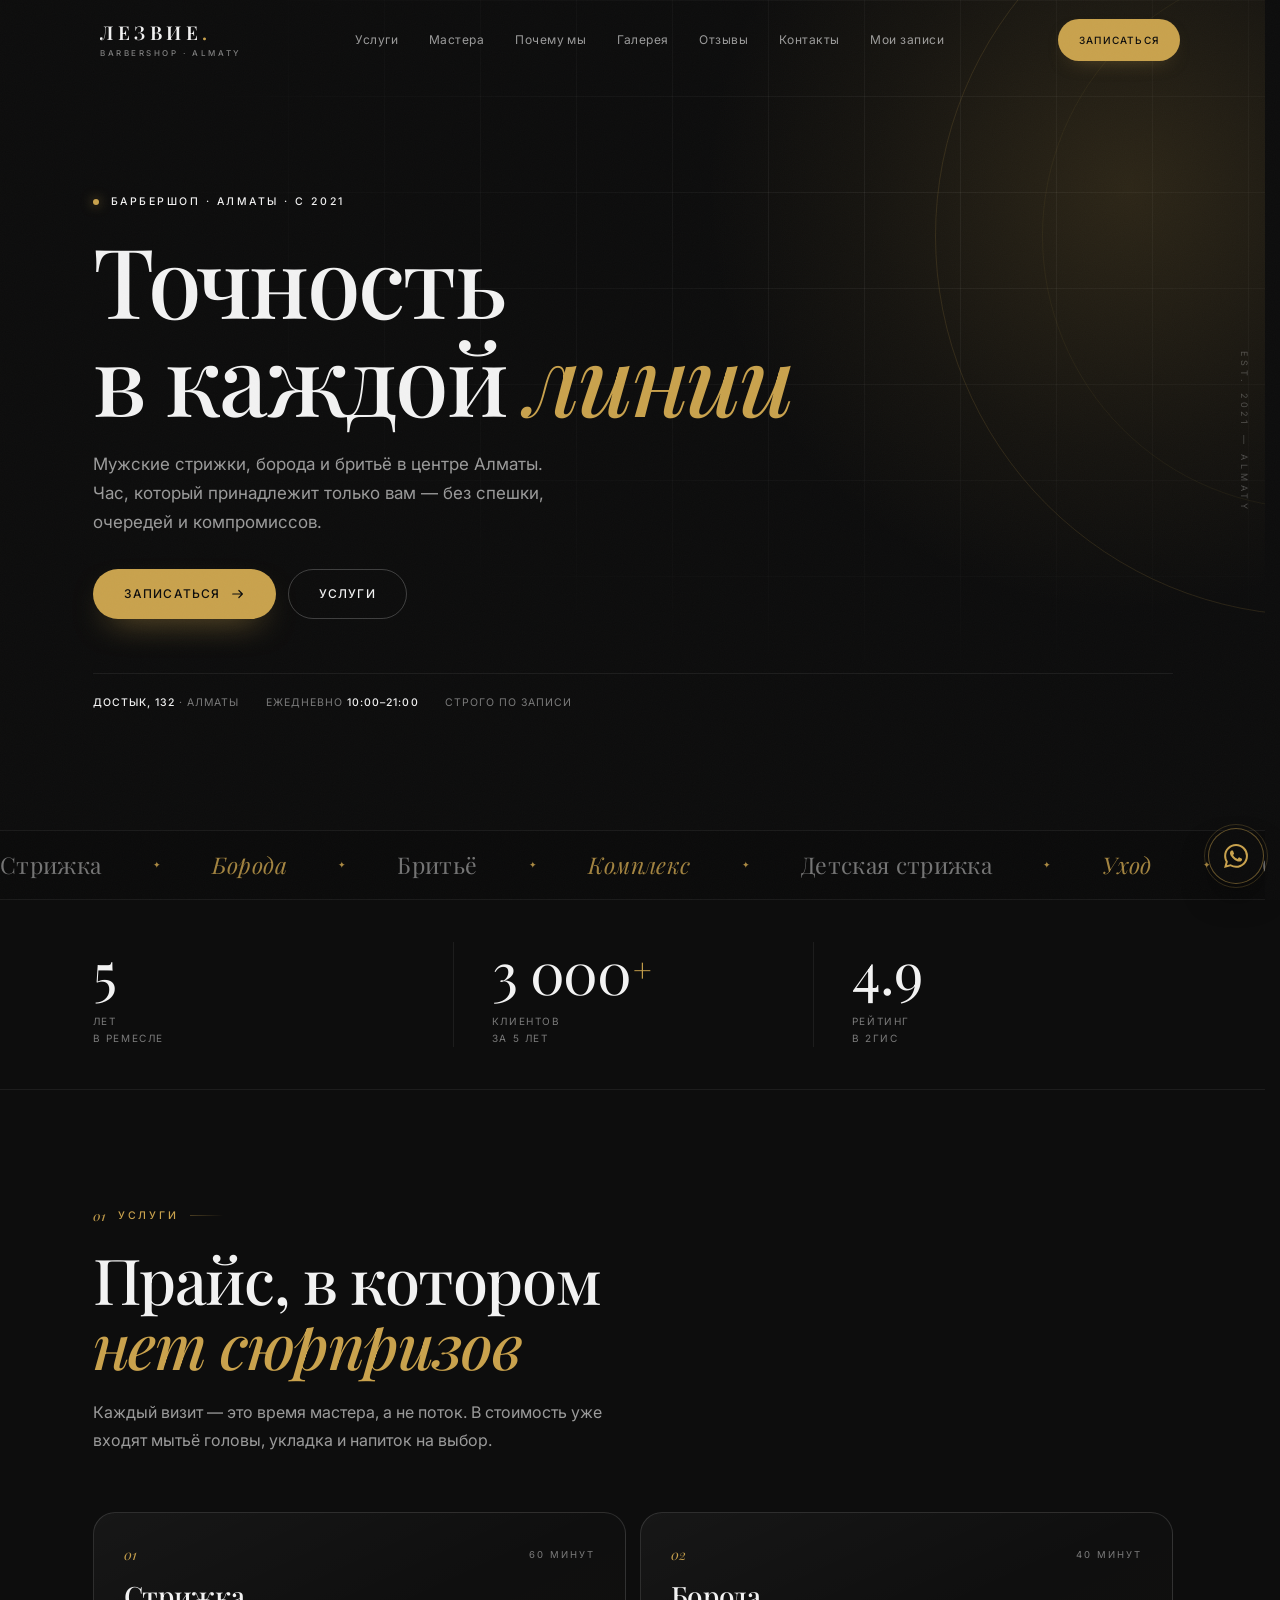
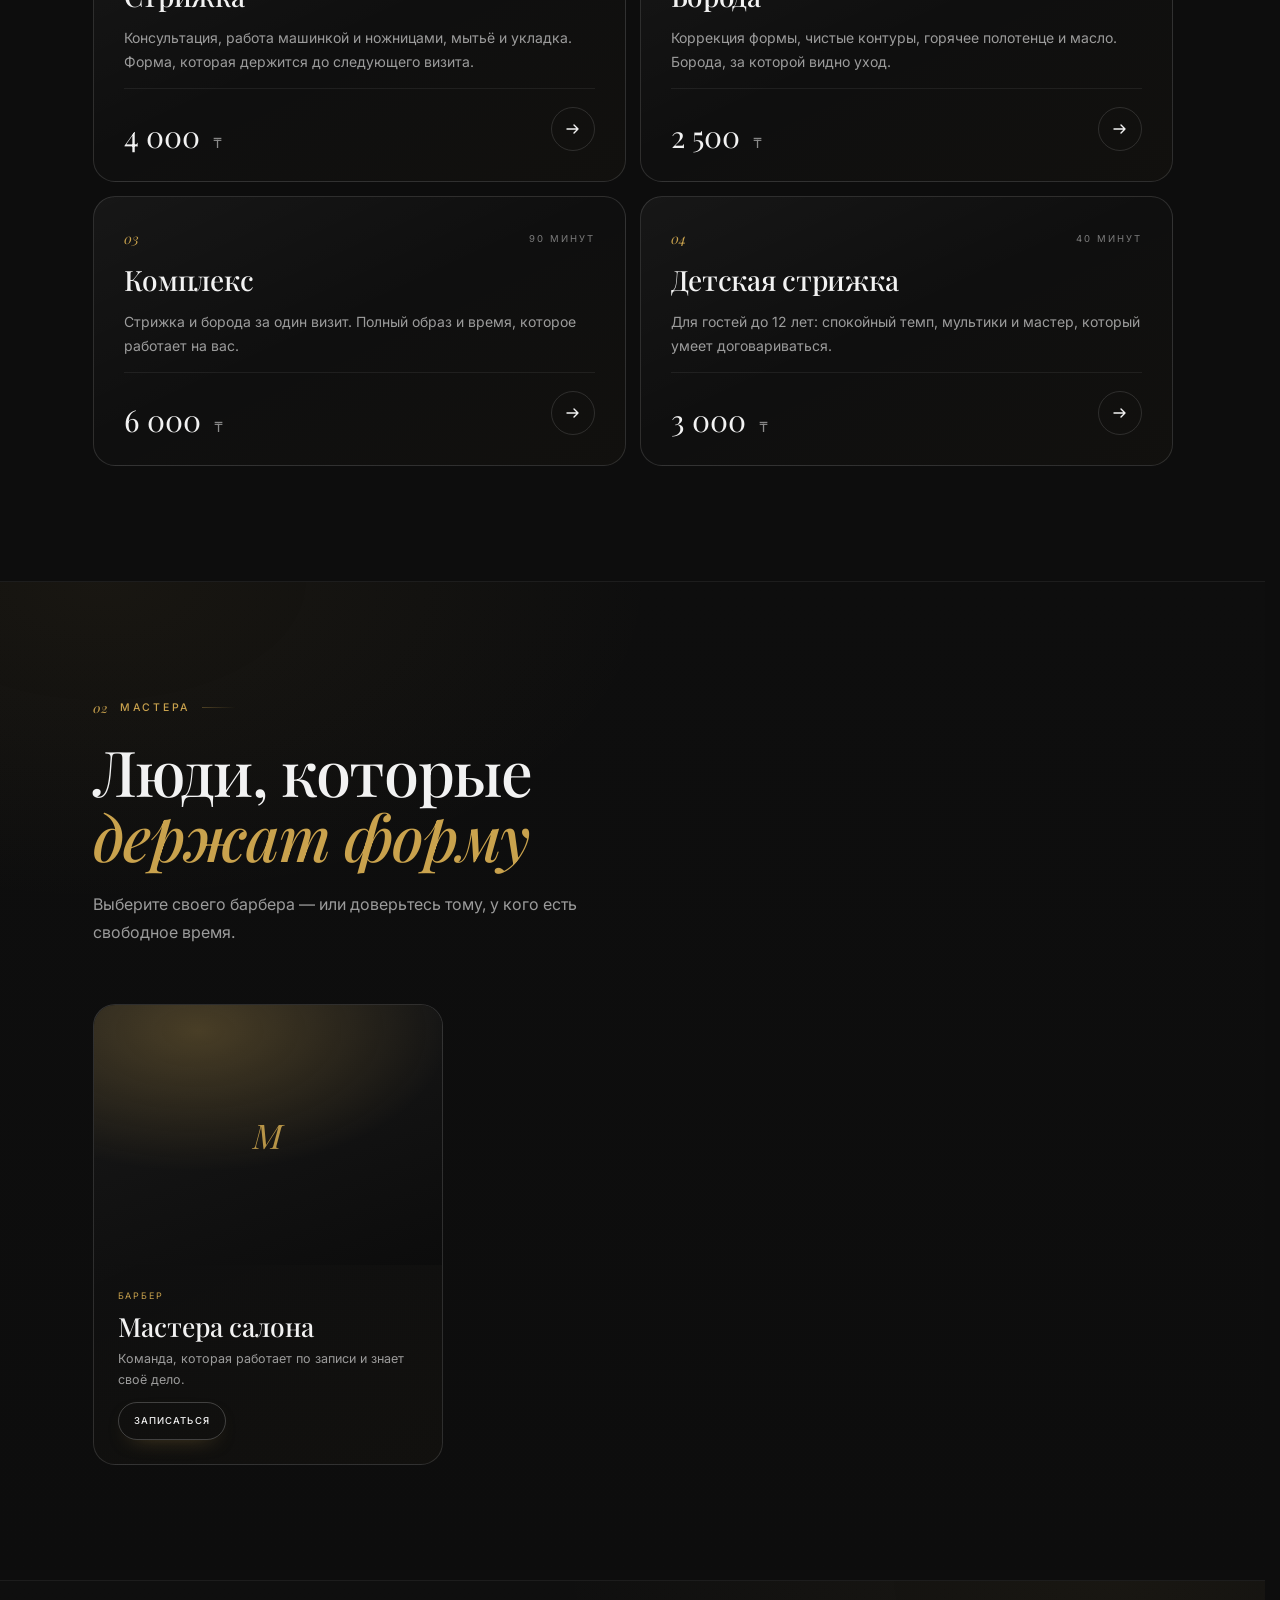
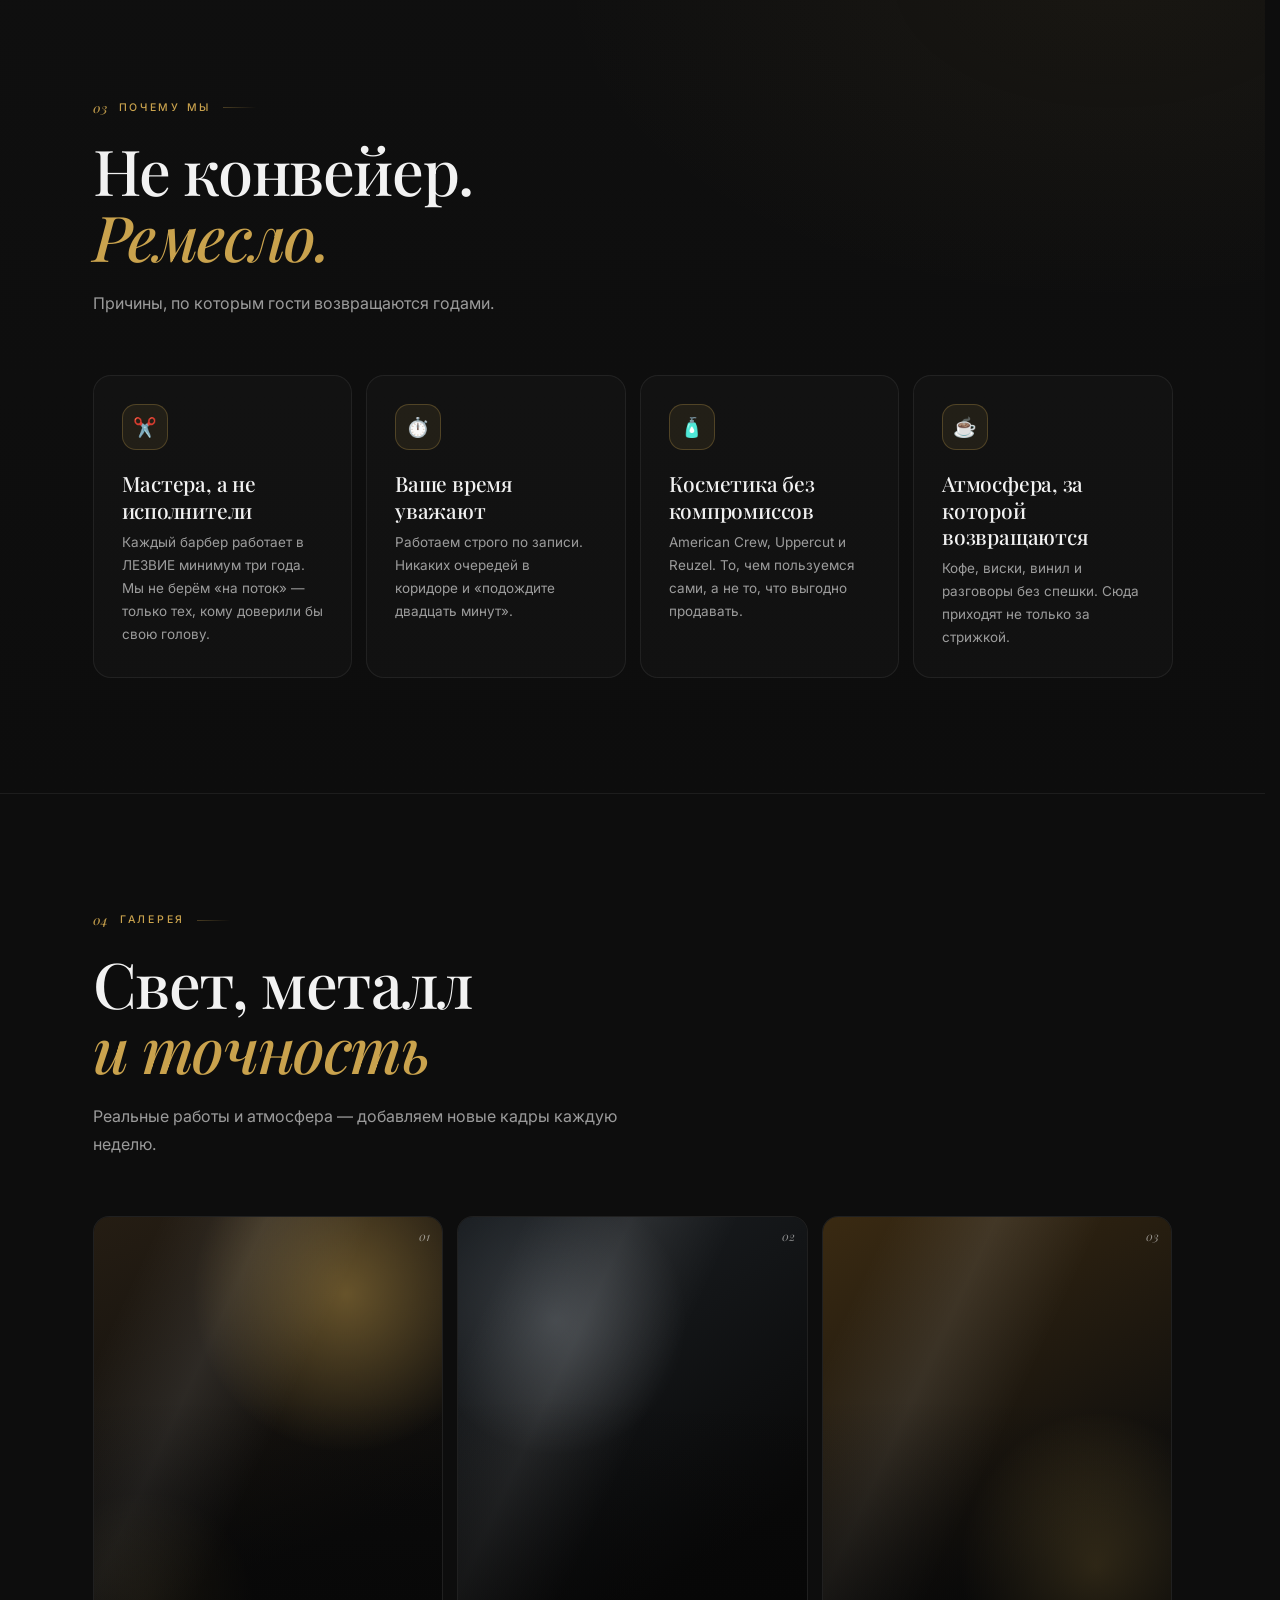
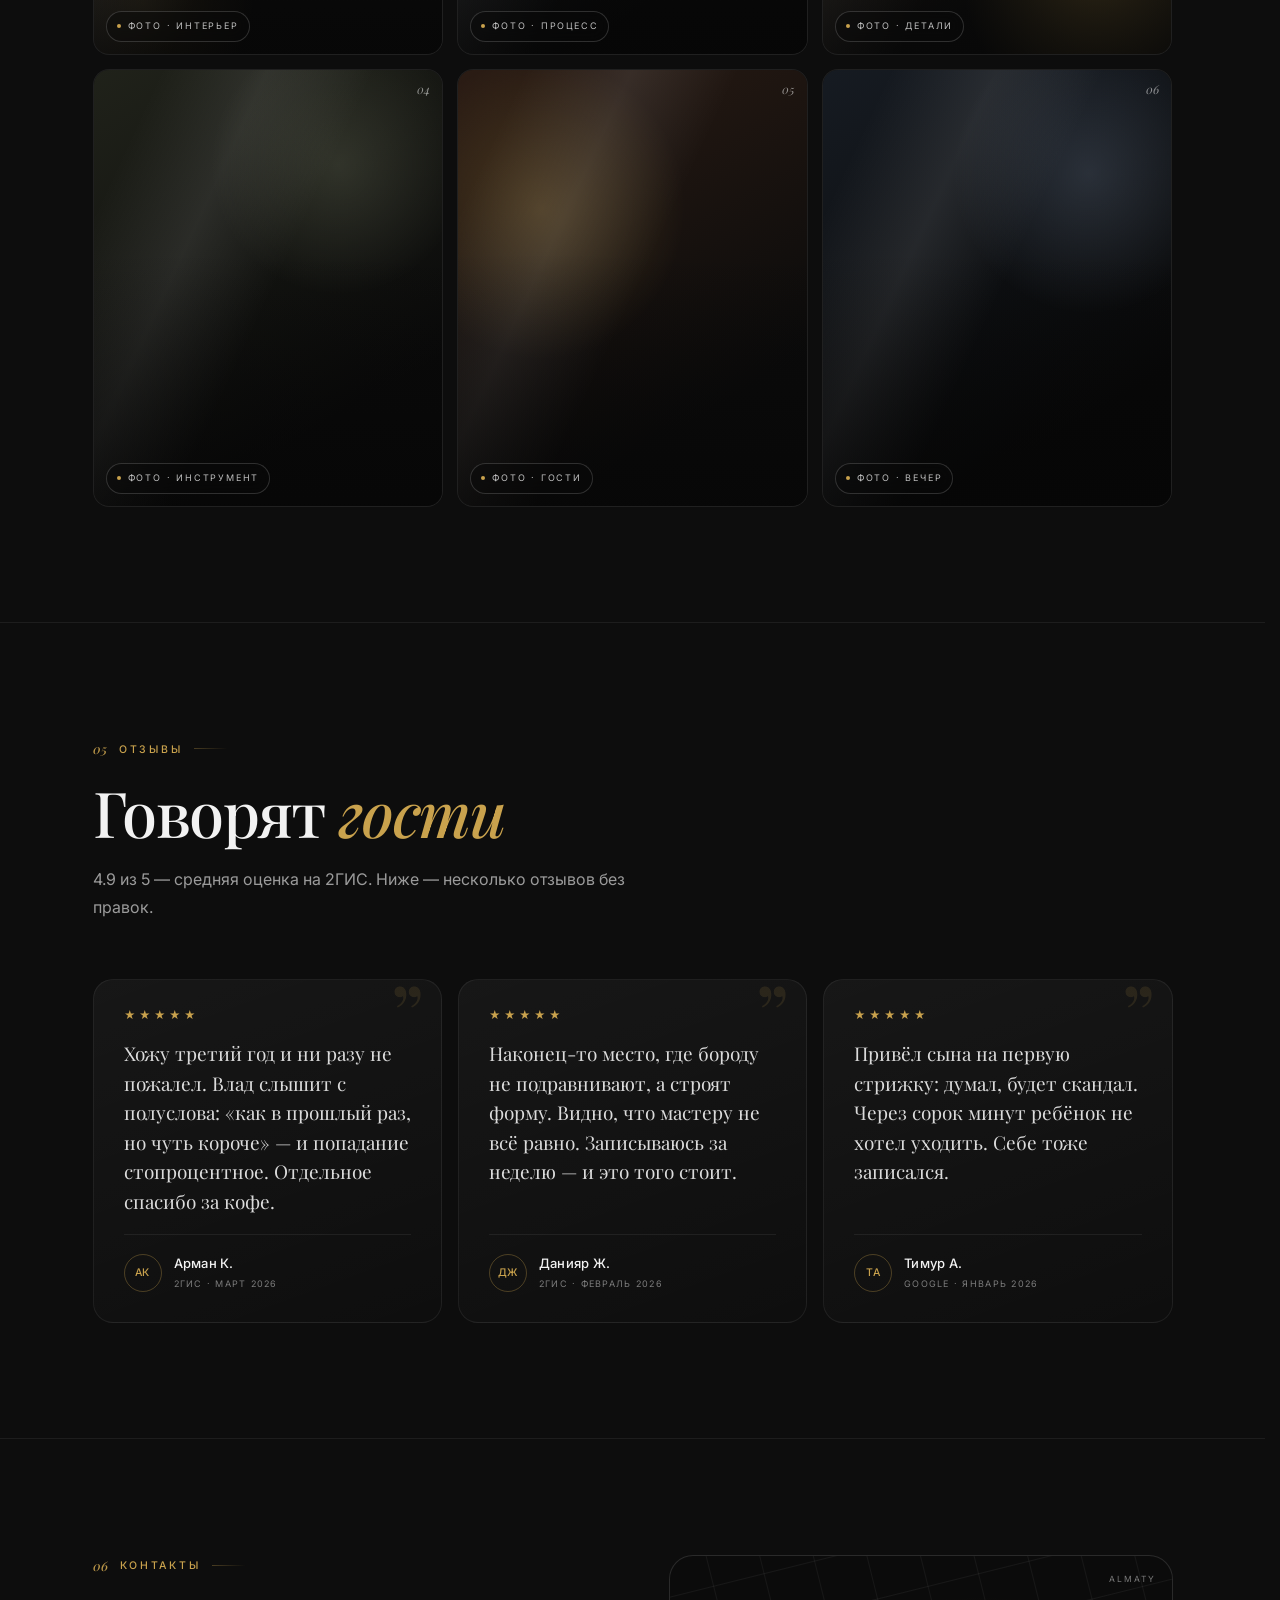
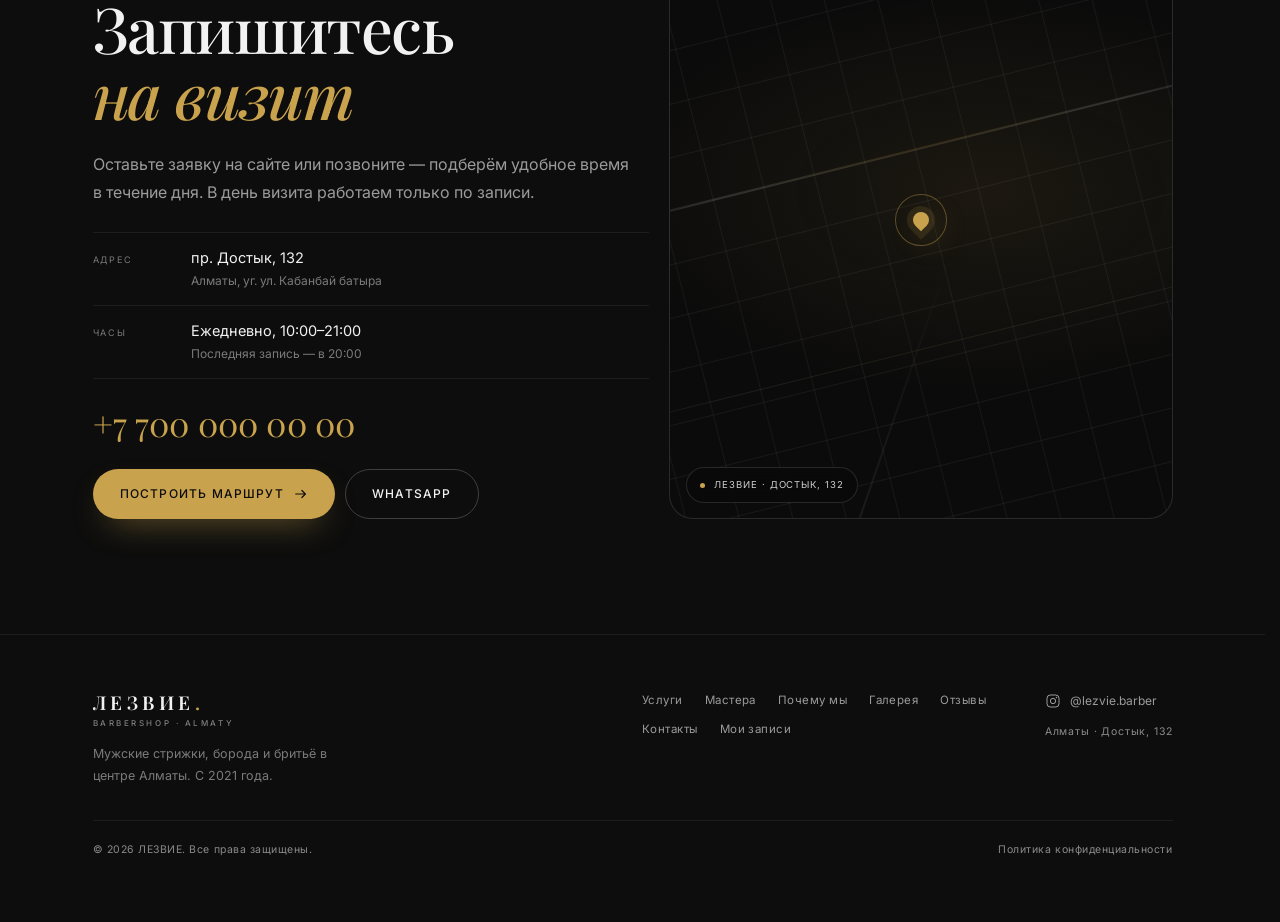
==== site/index.html @ bf2925df "Барбершоп — шаблон сайта и Telegram-бота" ====
<!DOCTYPE html>
<!--
  ЛЕЗВИЕ — барбершоп, Алматы.
  Демо-данные для замены: название «ЛЕЗВИЕ», город «Алматы»,
  адрес «пр. Достык, 132», телефон «+7 700 000 00 00»,
  WhatsApp «77000000000», ссылка 2ГИС и Instagram «@lezvie.barber».
  Название и город меняются поиском по тексту — они продублированы
  в title, meta, шапке, футере, форме записи и микроразметке.
-->
<html lang="ru">
<head>
  <meta charset="UTF-8">
  <meta name="viewport" content="width=device-width, initial-scale=1, viewport-fit=cover">
  <meta name="color-scheme" content="dark">
  <meta name="theme-color" content="#0d0d0d">

  <title>ЛЕЗВИЕ — барбершоп в Алматы | Стрижка, борода, бритьё</title>
  <meta name="description" content="Барбершоп ЛЕЗВИЕ в центре Алматы: мужские стрижки от 4 000 ₸, борода от 2 500 ₸, комплекс 6 000 ₸. Ежедневно 10:00–21:00, строго по записи. Достык, 132.">
  <link rel="canonical" href="https://lezvie.kz/">

  <meta property="og:type" content="website">
  <meta property="og:locale" content="ru_RU">
  <meta property="og:site_name" content="ЛЕЗВИЕ — барбершоп">
  <meta property="og:title" content="ЛЕЗВИЕ — барбершоп в Алматы">
  <meta property="og:description" content="Мужские стрижки, борода и бритьё в центре Алматы. Час, который принадлежит только вам. Ежедневно 10:00–21:00.">
  <meta property="og:url" content="https://lezvie.kz/">
  <meta name="twitter:card" content="summary">
  <meta name="twitter:title" content="ЛЕЗВИЕ — барбершоп в Алматы">
  <meta name="twitter:description" content="Мужские стрижки, борода и бритьё в центре Алматы. Строго по записи.">

  <link rel="icon" href="data:image/svg+xml,%3Csvg xmlns='http://www.w3.org/2000/svg' viewBox='0 0 32 32'%3E%3Crect width='32' height='32' rx='7' fill='%230d0d0d'/%3E%3Cpath d='M9 23 23 9' stroke='%23c9a24d' stroke-width='2.4' stroke-linecap='round'/%3E%3Ccircle cx='9.5' cy='22.5' r='2.2' fill='%23c9a24d'/%3E%3C/svg%3E">

  <link rel="preconnect" href="https://fonts.googleapis.com">
  <link rel="preconnect" href="https://fonts.gstatic.com" crossorigin>
  <link href="https://fonts.googleapis.com/css2?family=Inter:wght@300;400;500;600&family=Playfair+Display:ital,wght@0,400;0,500;0,600;1,400;1,500&display=swap" rel="stylesheet">

  <script type="application/ld+json" id="salonSchema">
  {
    "@context": "https://schema.org",
    "@type": "HairSalon",
    "name": "ЛЕЗВИЕ",
    "description": "Барбершоп в центре Алматы: мужские стрижки, борода, бритьё.",
    "url": "https://lezvie.kz/",
    "telephone": "+7 700 000 00 00",
    "priceRange": "2500–6000 KZT",
    "address": {
      "@type": "PostalAddress",
      "streetAddress": "пр. Достык, 132",
      "addressLocality": "Алматы",
      "addressCountry": "KZ"
    },
    "openingHours": "Mo-Su 10:00-21:00",
    "sameAs": ["https://instagram.com/lezvie.barber"]
  }
  </script>

  <link rel="stylesheet" href="theme.css">
</head>

<body>
  <div class="grain" aria-hidden="true"></div>
  <a class="skip" href="#main">Перейти к содержимому</a>

  <!-- Шапка -->
  <header class="header" id="header">
    <div class="container header__inner">
      <a class="logo" href="#top" aria-label="ЛЕЗВИЕ — в начало страницы">
        <span class="logo__word">ЛЕЗВИЕ<span class="logo__dot">.</span></span>
        <span class="logo__sub">barbershop · Almaty</span>
      </a>

      <nav class="nav" aria-label="Основная навигация">
        <a href="#services">Услуги</a>
        <a href="#masters">Мастера</a>
        <a href="#why">Почему мы</a>
        <a href="#gallery">Галерея</a>
        <a href="#reviews">Отзывы</a>
        <a href="#contacts">Контакты</a>
        <a href="#" id="myBookingsBtn">Мои записи</a>
      </nav>

      <div class="header__actions">
        <a class="btn btn--gold btn--sm" href="#contacts" data-booking>Записаться</a>
        <button class="burger" id="burger" type="button" aria-label="Открыть меню" aria-expanded="false" aria-controls="mobileMenu">
          <span></span>
          <span></span>
        </button>
      </div>
    </div>
  </header>

  <!-- Мобильное меню -->
  <div class="mobile-menu" id="mobileMenu" hidden>
    <nav class="mobile-menu__links" aria-label="Мобильная навигация">
      <a href="#services">Услуги <span aria-hidden="true">01</span></a>
      <a href="#masters">Мастера <span aria-hidden="true">02</span></a>
      <a href="#why">Почему мы <span aria-hidden="true">03</span></a>
      <a href="#gallery">Галерея <span aria-hidden="true">04</span></a>
      <a href="#reviews">Отзывы <span aria-hidden="true">05</span></a>
      <a href="#contacts">Контакты <span aria-hidden="true">06</span></a>
      <a href="#" id="myBookingsBtnMobile">Мои записи <span aria-hidden="true">07</span></a>
    </nav>
    <div class="mobile-menu__foot">
      <a class="btn btn--gold" href="#contacts" data-booking>Записаться на визит</a>
      <div class="mobile-menu__meta">
        <span id="menuAddress"><b>Достык, 132</b> · Алматы</span>
        <span id="menuHours">10:00–21:00</span>
      </div>
    </div>
  </div>

  <main id="main">
    <!-- 1. Hero -->
    <section class="hero" id="top">
      <div class="hero__glow" aria-hidden="true"></div>
      <div class="hero__ring" aria-hidden="true"></div>
      <span class="hero__side" aria-hidden="true">EST. 2021 — ALMATY</span>

      <div class="container hero__inner">
        <p class="eyebrow eyebrow--hero" id="heroEyebrow">Барбершоп · Алматы · с 2021</p>
        <h1 class="hero__title">Точность <br>в каждой <em>линии</em></h1>
        <p class="hero__lead">Мужские стрижки, борода и бритьё в центре Алматы. Час, который принадлежит только вам — без спешки, очередей и компромиссов.</p>

        <div class="hero__actions">
          <a class="btn btn--gold" href="#contacts" data-booking>
            Записаться
            <svg class="btn__arrow" viewBox="0 0 16 16" fill="none" aria-hidden="true"><path d="M2 8h11M9 4l4 4-4 4" stroke="currentColor" stroke-width="1.4" stroke-linecap="round" stroke-linejoin="round"/></svg>
          </a>
          <a class="btn btn--ghost" href="#services">Услуги</a>
        </div>

        <div class="hero__meta">
          <span id="heroAddress"><b>Достык, 132</b> · Алматы</span>
          <span id="heroHours">Ежедневно <b>10:00–21:00</b></span>
          <span>Строго по записи</span>
        </div>
      </div>

      <div class="marquee" aria-hidden="true">
        <div class="marquee__track">
          <div class="marquee__group" id="marqueeGroupA">
            <span class="marquee__item">Стрижка</span><span class="marquee__star">✦</span>
            <span class="marquee__item"><em>Борода</em></span><span class="marquee__star">✦</span>
            <span class="marquee__item">Бритьё</span><span class="marquee__star">✦</span>
            <span class="marquee__item"><em>Комплекс</em></span><span class="marquee__star">✦</span>
            <span class="marquee__item">Детская стрижка</span><span class="marquee__star">✦</span>
            <span class="marquee__item"><em>Уход</em></span><span class="marquee__star">✦</span>
          </div>
          <div class="marquee__group" id="marqueeGroupB" aria-hidden="true">
            <span class="marquee__item">Стрижка</span><span class="marquee__star">✦</span>
            <span class="marquee__item"><em>Борода</em></span><span class="marquee__star">✦</span>
            <span class="marquee__item">Бритьё</span><span class="marquee__star">✦</span>
            <span class="marquee__item"><em>Комплекс</em></span><span class="marquee__star">✦</span>
            <span class="marquee__item">Детская стрижка</span><span class="marquee__star">✦</span>
            <span class="marquee__item"><em>Уход</em></span><span class="marquee__star">✦</span>
          </div>
        </div>
      </div>
    </section>

    <!-- 2. Цифры -->
    <section class="stats" id="statsSection" aria-label="Барбершоп в цифрах">
      <div class="container stats__grid" id="statsGrid">
        <div class="stat reveal">
          <div class="stat__num"><span id="statYears" data-count="5">5</span><span class="stat__plus" id="statYearsPlus" hidden>+</span></div>
          <div class="stat__label" id="statYearsLabel">лет<br>в ремесле</div>
        </div>
        <div class="stat reveal" style="--d:.08s">
          <div class="stat__num"><span id="statClients" data-count="3000">3 000</span><span class="stat__plus" id="statClientsPlus">+</span></div>
          <div class="stat__label" id="statClientsLabel">клиентов<br>за 5 лет</div>
        </div>
        <div class="stat reveal" style="--d:.16s">
          <div class="stat__num"><span id="statRating" data-count="4.9" data-decimals="1">4.9</span></div>
          <div class="stat__label" id="statRatingLabel">рейтинг<br>в 2ГИС</div>
        </div>
      </div>
    </section>

    <!-- 3. Услуги -->
    <section class="section" id="services">
      <div class="container">
        <div class="section-head reveal">
          <p class="eyebrow"><span class="eyebrow__num" aria-hidden="true">01</span> Услуги</p>
          <h2>Прайс, в котором <br><em>нет сюрпризов</em></h2>
          <p class="note">Каждый визит — это время мастера, а не поток. В стоимость уже входят мытьё головы, укладка и напиток на выбор.</p>
        </div>

        <div class="services__grid" id="servicesGrid">
          <article class="service reveal" style="--d:.04s">
            <a class="service__link" href="#contacts" data-booking data-service="Стрижка" aria-label="Записаться на стрижку — 4 000 ₸">
              <div class="service__top">
                <span class="service__num">01</span>
                <span>60 минут</span>
              </div>
              <h3>Стрижка</h3>
              <p>Консультация, работа машинкой и ножницами, мытьё и укладка. Форма, которая держится до следующего визита.</p>
              <div class="service__bottom">
                <span class="service__price">4 000 <small>₸</small></span>
                <span class="service__arrow" aria-hidden="true">
                  <svg viewBox="0 0 16 16" fill="none"><path d="M2 8h11M9 4l4 4-4 4" stroke="currentColor" stroke-width="1.4" stroke-linecap="round" stroke-linejoin="round"/></svg>
                </span>
              </div>
            </a>
          </article>

          <article class="service reveal" style="--d:.1s">
            <a class="service__link" href="#contacts" data-booking data-service="Борода" aria-label="Записаться на оформление бороды — 2 500 ₸">
              <div class="service__top">
                <span class="service__num">02</span>
                <span>40 минут</span>
              </div>
              <h3>Борода</h3>
              <p>Коррекция формы, чистые контуры, горячее полотенце и масло. Борода, за которой видно уход.</p>
              <div class="service__bottom">
                <span class="service__price">2 500 <small>₸</small></span>
                <span class="service__arrow" aria-hidden="true">
                  <svg viewBox="0 0 16 16" fill="none"><path d="M2 8h11M9 4l4 4-4 4" stroke="currentColor" stroke-width="1.4" stroke-linecap="round" stroke-linejoin="round"/></svg>
                </span>
              </div>
            </a>
          </article>

          <article class="service reveal" style="--d:.16s">
            <a class="service__link" href="#contacts" data-booking data-service="Комплекс" aria-label="Записаться на комплекс — 6 000 ₸">
              <div class="service__top">
                <span class="service__num">03</span>
                <span>90 минут</span>
              </div>
              <h3>Комплекс</h3>
              <p>Стрижка и борода за один визит. Полный образ и время, которое работает на вас.</p>
              <div class="service__bottom">
                <span class="service__price">6 000 <small>₸</small></span>
                <span class="service__arrow" aria-hidden="true">
                  <svg viewBox="0 0 16 16" fill="none"><path d="M2 8h11M9 4l4 4-4 4" stroke="currentColor" stroke-width="1.4" stroke-linecap="round" stroke-linejoin="round"/></svg>
                </span>
              </div>
            </a>
          </article>

          <article class="service reveal" style="--d:.22s">
            <a class="service__link" href="#contacts" data-booking data-service="Детская стрижка" aria-label="Записаться на детскую стрижку — 3 000 ₸">
              <div class="service__top">
                <span class="service__num">04</span>
                <span>40 минут</span>
              </div>
              <h3>Детская стрижка</h3>
              <p>Для гостей до 12 лет: спокойный темп, мультики и мастер, который умеет договариваться.</p>
              <div class="service__bottom">
                <span class="service__price">3 000 <small>₸</small></span>
                <span class="service__arrow" aria-hidden="true">
                  <svg viewBox="0 0 16 16" fill="none"><path d="M2 8h11M9 4l4 4-4 4" stroke="currentColor" stroke-width="1.4" stroke-linecap="round" stroke-linejoin="round"/></svg>
                </span>
              </div>
            </a>
          </article>
        </div>
      </div>
    </section>

    <!-- 3. Мастера -->
    <section class="section section--masters" id="masters">
      <div class="container">
        <div class="section-head reveal">
          <p class="eyebrow"><span class="eyebrow__num" aria-hidden="true">02</span> Мастера</p>
          <h2>Люди, которые <br><em>держат форму</em></h2>
          <p class="note">Выберите своего барбера — или доверьтесь тому, у кого есть свободное время.</p>
        </div>

        <div class="masters__grid" id="mastersGrid">
          <article class="master reveal">
            <div class="master__media" aria-hidden="true"><span>М</span></div>
            <div class="master__body">
              <span class="master__role">Барбер</span>
              <h3>Мастера салона</h3>
              <p>Команда, которая работает по записи и знает своё дело.</p>
              <a class="btn btn--ghost btn--sm" href="#contacts" data-booking>Записаться</a>
            </div>
          </article>
        </div>
      </div>
    </section>

    <!-- 4. Почему мы -->
    <section class="section section--why" id="why">
      <div class="container">
        <div class="section-head reveal">
          <p class="eyebrow"><span class="eyebrow__num" aria-hidden="true">03</span> Почему мы</p>
          <h2>Не конвейер. <br><em>Ремесло.</em></h2>
          <p class="note">Причины, по которым гости возвращаются годами.</p>
        </div>

        <div class="why__grid" id="whyGrid">
          <article class="why__item reveal" style="--d:.04s">
            <div class="why__icon" aria-hidden="true">✂️</div>
            <h3>Мастера, а не исполнители</h3>
            <p>Каждый барбер работает в ЛЕЗВИЕ минимум три года. Мы не берём «на поток» — только тех, кому доверили бы свою голову.</p>
          </article>

          <article class="why__item reveal" style="--d:.1s">
            <div class="why__icon" aria-hidden="true">⏱️</div>
            <h3>Ваше время уважают</h3>
            <p>Работаем строго по записи. Никаких очередей в коридоре и «подождите двадцать минут».</p>
          </article>

          <article class="why__item reveal" style="--d:.16s">
            <div class="why__icon" aria-hidden="true">🧴</div>
            <h3>Косметика без компромиссов</h3>
            <p>American Crew, Uppercut и Reuzel. То, чем пользуемся сами, а не то, что выгодно продавать.</p>
          </article>

          <article class="why__item reveal" style="--d:.22s">
            <div class="why__icon" aria-hidden="true">☕</div>
            <h3>Атмосфера, за которой возвращаются</h3>
            <p>Кофе, виски, винил и разговоры без спешки. Сюда приходят не только за стрижкой.</p>
          </article>
        </div>
      </div>
    </section>

    <!-- 5. Галерея -->
    <section class="section" id="gallery">
      <div class="container">
        <div class="section-head reveal">
          <p class="eyebrow"><span class="eyebrow__num" aria-hidden="true">04</span> Галерея</p>
          <h2>Свет, металл <br><em>и точность</em></h2>
          <p class="note">Реальные работы и атмосфера — добавляем новые кадры каждую неделю.</p>
        </div>

        <div class="gallery__grid">
          <figure class="shot shot--1 reveal" style="--d:.02s">
            <div class="shot__media" aria-hidden="true"></div>
            <span class="shot__num" aria-hidden="true">01</span>
            <figcaption class="shot__tag">фото · интерьер</figcaption>
          </figure>
          <figure class="shot shot--2 reveal" style="--d:.07s">
            <div class="shot__media" aria-hidden="true"></div>
            <span class="shot__num" aria-hidden="true">02</span>
            <figcaption class="shot__tag">фото · процесс</figcaption>
          </figure>
          <figure class="shot shot--3 reveal" style="--d:.12s">
            <div class="shot__media" aria-hidden="true"></div>
            <span class="shot__num" aria-hidden="true">03</span>
            <figcaption class="shot__tag">фото · детали</figcaption>
          </figure>
          <figure class="shot shot--4 reveal" style="--d:.17s">
            <div class="shot__media" aria-hidden="true"></div>
            <span class="shot__num" aria-hidden="true">04</span>
            <figcaption class="shot__tag">фото · инструмент</figcaption>
          </figure>
          <figure class="shot shot--5 reveal" style="--d:.22s">
            <div class="shot__media" aria-hidden="true"></div>
            <span class="shot__num" aria-hidden="true">05</span>
            <figcaption class="shot__tag">фото · гости</figcaption>
          </figure>
          <figure class="shot shot--6 reveal" style="--d:.27s">
            <div class="shot__media" aria-hidden="true"></div>
            <span class="shot__num" aria-hidden="true">06</span>
            <figcaption class="shot__tag">фото · вечер</figcaption>
          </figure>
        </div>
      </div>
    </section>

    <!-- 6. Отзывы -->
    <section class="section" id="reviews">
      <div class="container">
        <div class="section-head reveal">
          <p class="eyebrow"><span class="eyebrow__num" aria-hidden="true">05</span> Отзывы</p>
          <h2>Говорят <em>гости</em></h2>
          <p class="note">4.9 из 5 — средняя оценка на 2ГИС. Ниже — несколько отзывов без правок.</p>
        </div>

        <div class="reviews__grid">
          <article class="review reveal" style="--d:.04s">
            <div class="review__stars" aria-label="Оценка 5 из 5">★★★★★</div>
            <blockquote>Хожу третий год и ни разу не пожалел. Влад слышит с полуслова: «как в прошлый раз, но чуть короче» — и попадание стопроцентное. Отдельное спасибо за кофе.</blockquote>
            <footer>
              <span class="review__avatar" aria-hidden="true">АК</span>
              <div class="review__who">
                <strong>Арман К.</strong>
                <span>2ГИС · март 2026</span>
              </div>
            </footer>
          </article>

          <article class="review reveal" style="--d:.1s">
            <div class="review__stars" aria-label="Оценка 5 из 5">★★★★★</div>
            <blockquote>Наконец-то место, где бороду не подравнивают, а строят форму. Видно, что мастеру не всё равно. Записываюсь за неделю — и это того стоит.</blockquote>
            <footer>
              <span class="review__avatar" aria-hidden="true">ДЖ</span>
              <div class="review__who">
                <strong>Данияр Ж.</strong>
                <span>2ГИС · февраль 2026</span>
              </div>
            </footer>
          </article>

          <article class="review reveal" style="--d:.16s">
            <div class="review__stars" aria-label="Оценка 5 из 5">★★★★★</div>
            <blockquote>Привёл сына на первую стрижку: думал, будет скандал. Через сорок минут ребёнок не хотел уходить. Себе тоже записался.</blockquote>
            <footer>
              <span class="review__avatar" aria-hidden="true">ТА</span>
              <div class="review__who">
                <strong>Тимур А.</strong>
                <span>Google · январь 2026</span>
              </div>
            </footer>
          </article>
        </div>
      </div>
    </section>

    <!-- 7. Контакты -->
    <section class="section" id="contacts">
      <div class="container contacts__grid">
        <div class="contacts__info reveal">
          <p class="eyebrow"><span class="eyebrow__num" aria-hidden="true">06</span> Контакты</p>
          <h2>Запишитесь <br><em>на визит</em></h2>
          <p class="note">Оставьте заявку на сайте или позвоните — подберём удобное время в течение дня. В день визита работаем только по записи.</p>

          <ul class="contact-list">
            <li>
              <span class="contact-list__label">Адрес</span>
              <span class="contact-list__value" id="contactAddress">пр. Достык, 132 <small>Алматы, уг. ул. Кабанбай батыра</small></span>
            </li>
            <li>
              <span class="contact-list__label">Часы</span>
              <span class="contact-list__value" id="contactHours">Ежедневно, 10:00–21:00 <small>Последняя запись — в 20:00</small></span>
            </li>
          </ul>

          <a class="contacts__phone" id="contactPhone" href="tel:+77000000000">+7 700 000 00 00</a>

          <div class="contacts__actions">
            <a class="btn btn--gold" id="routeBtn" href="https://2gis.kz/almaty/search/%D0%94%D0%BE%D1%81%D1%82%D1%8B%D0%BA%20132" target="_blank" rel="noopener">
              Построить маршрут
              <svg class="btn__arrow" viewBox="0 0 16 16" fill="none" aria-hidden="true"><path d="M2 8h11M9 4l4 4-4 4" stroke="currentColor" stroke-width="1.4" stroke-linecap="round" stroke-linejoin="round"/></svg>
            </a>
            <a class="btn btn--ghost" id="waContact" href="https://wa.me/77000000000" target="_blank" rel="noopener">WhatsApp</a>
          </div>
        </div>

        <div class="map reveal" style="--d:.1s" role="img" id="mapCard" aria-label="Стилизованная карта: барбершоп ЛЕЗВИЕ, проспект Достык, 132, Алматы">
          <div class="map__road map__road--a" aria-hidden="true"></div>
          <div class="map__road map__road--b" aria-hidden="true"></div>
          <div class="map__road map__road--c" aria-hidden="true"></div>
          <div class="map__pin" aria-hidden="true"></div>
          <span class="map__hint" id="mapCity" aria-hidden="true">Almaty</span>
          <span class="map__badge" id="mapBadge" aria-hidden="true"><i></i> ЛЕЗВИЕ · Достык, 132</span>
        </div>
      </div>
    </section>
  </main>

  <!-- 8. Футер -->
  <footer class="footer">
    <div class="container">
      <div class="footer__top">
        <div class="footer__brand">
          <a class="logo" href="#top" aria-label="ЛЕЗВИЕ — в начало страницы">
            <span class="logo__word">ЛЕЗВИЕ<span class="logo__dot">.</span></span>
            <span class="logo__sub">barbershop · Almaty</span>
          </a>
          <p id="footerBrandText">Мужские стрижки, борода и бритьё в центре Алматы. С 2021 года.</p>
        </div>

        <nav class="footer__nav" aria-label="Навигация в подвале">
          <a href="#services">Услуги</a>
          <a href="#masters">Мастера</a>
          <a href="#why">Почему мы</a>
          <a href="#gallery">Галерея</a>
          <a href="#reviews">Отзывы</a>
          <a href="#contacts">Контакты</a>
          <a href="#" id="myBookingsBtnFooter">Мои записи</a>
        </nav>

        <div class="footer__social">
          <a class="footer__insta" id="instagramLink" href="https://instagram.com/lezvie.barber" target="_blank" rel="noopener">
            <svg viewBox="0 0 24 24" fill="none" aria-hidden="true">
              <rect x="3" y="3" width="18" height="18" rx="5" stroke="currentColor" stroke-width="1.5"/>
              <circle cx="12" cy="12" r="4" stroke="currentColor" stroke-width="1.5"/>
              <circle cx="17.2" cy="6.8" r="1.1" fill="currentColor"/>
            </svg>
            <span id="instagramLabel">@lezvie.barber</span>
          </a>
          <span class="footer__note" id="footerPlace">Алматы · Достык, 132</span>
        </div>
      </div>

      <div class="footer__bottom">
        <span>© <span id="year">2026</span> <span id="copyrightBrand">ЛЕЗВИЕ</span>. Все права защищены.</span>
        <span><a href="privacy.html">Политика конфиденциальности</a></span>
      </div>
    </div>
  </footer>

  <!-- Плавающая WhatsApp -->
  <a class="wa" id="waFloat" href="https://wa.me/77000000000" target="_blank" rel="noopener" aria-label="Написать в WhatsApp">
    <span class="wa__tip" aria-hidden="true">Написать в WhatsApp</span>
    <svg viewBox="0 0 24 24" aria-hidden="true">
      <path d="M17.472 14.382c-.297-.149-1.758-.867-2.03-.967-.273-.099-.471-.148-.67.15-.197.297-.767.966-.94 1.164-.173.199-.347.223-.644.075-.297-.15-1.255-.463-2.39-1.475-.883-.788-1.48-1.761-1.653-2.059-.173-.297-.018-.458.13-.606.134-.133.298-.347.446-.52.149-.174.198-.298.298-.497.099-.198.05-.371-.025-.52-.075-.149-.669-1.612-.916-2.207-.242-.579-.487-.5-.669-.51-.173-.008-.371-.01-.57-.01-.198 0-.52.074-.792.372-.272.297-1.04 1.016-1.04 2.479 0 1.462 1.065 2.875 1.213 3.074.149.198 2.096 3.2 5.077 4.487.709.306 1.262.489 1.694.625.712.227 1.36.195 1.871.118.571-.085 1.758-.719 2.006-1.413.248-.694.248-1.289.173-1.413-.074-.124-.272-.198-.57-.347m-5.421 7.403h-.004a9.87 9.87 0 01-5.031-1.378l-.361-.214-3.741.982.998-3.648-.235-.374a9.86 9.86 0 01-1.51-5.26c.001-5.45 4.436-9.884 9.888-9.884 2.64 0 5.122 1.03 6.988 2.898a9.825 9.825 0 012.893 6.994c-.003 5.45-4.437 9.884-9.885 9.884m8.413-18.297A11.815 11.815 0 0012.05 0C5.495 0 .16 5.335.157 11.892c0 2.096.547 4.142 1.588 5.945L.057 24l6.305-1.654a11.882 11.882 0 005.683 1.448h.005c6.554 0 11.89-5.335 11.893-11.893a11.821 11.821 0 00-3.48-8.413z"/>
    </svg>
  </a>

  <!-- Модальное окно записи -->
  <div class="modal" id="bookingModal" role="dialog" aria-modal="true" aria-labelledby="bookingTitle" hidden>
    <div class="modal__backdrop" data-close></div>
    <div class="modal__panel" role="document">
      <button class="modal__close" type="button" data-close aria-label="Закрыть окно записи">×</button>
      <div class="modal__intro" id="bookingIntro">
        <p class="eyebrow">Запись</p>
        <h2 class="modal__title" id="bookingTitle">Выберите <em>время</em></h2>
        <p class="modal__sub">Выберите услугу, дату и время — заявка сразу придёт мастеру.</p>
      </div>

      <form id="bookingForm" novalidate>
        <div class="field-row">
          <div class="field">
            <label for="name">Имя</label>
            <input id="name" name="name" type="text" placeholder="Ваше имя" autocomplete="name" maxlength="60" aria-describedby="nameError" required>
            <span class="field__error" id="nameError" role="alert" hidden></span>
          </div>
          <div class="field">
            <label for="phone">Телефон</label>
            <input id="phone" name="phone" type="tel" inputmode="tel" placeholder="+7 700 000 00 00" autocomplete="tel" maxlength="30" aria-describedby="phoneError" required>
            <span class="field__error" id="phoneError" role="alert" hidden></span>
          </div>
        </div>

        <div class="field">
          <label>Услуги <span class="opt">— можно несколько</span></label>
          <div class="service-picker" id="servicePicker" role="group" tabindex="-1" aria-label="Выберите одну или несколько услуг" aria-describedby="serviceHint serviceError"></div>
          <span class="field__hint" id="serviceHint"></span>
          <span class="field__error" id="serviceError" role="alert" hidden></span>
        </div>

        <div class="field">
          <label for="master">Мастер</label>
          <div class="select">
            <select id="master" name="master">
              <option value="">Любой свободный</option>
            </select>
          </div>
          <span class="field__hint" id="masterHint">Можно выбрать конкретного мастера или любого свободного.</span>
        </div>

        <div class="field-row">
          <div class="field">
            <label for="date">Дата</label>
            <div class="select">
              <select id="date" name="date" required>
                <option value="">Выберите дату</option>
              </select>
            </div>
          </div>
          <div class="field">
            <label for="time">Время</label>
            <div class="select">
              <select id="time" name="time" required>
                <option value="">Выберите</option>
              </select>
            </div>
          </div>
        </div>
        <span class="field__hint" id="timeHint" hidden></span>

        <div class="field">
          <label>Куда отправить заявку</label>
          <div class="channel" role="group" aria-label="Куда отправить заявку">
            <button class="channel__btn" type="button" data-channel="telegram" aria-pressed="true">Telegram</button>
            <button class="channel__btn" type="button" data-channel="whatsapp" aria-pressed="false">WhatsApp</button>
          </div>
          <input type="hidden" id="channel" name="channel" value="telegram">
          <span class="field__hint">Мастер ответит в выбранном мессенджере.</span>
        </div>

        <div class="field">
          <label for="comment">Комментарий <span class="opt">— необязательно</span></label>
          <textarea id="comment" name="comment" rows="2" maxlength="300" placeholder="Пожелания по стрижке"></textarea>
        </div>

        <div class="field hp" aria-hidden="true">
          <label for="company">Компания</label>
          <input id="company" name="company" type="text" tabindex="-1" autocomplete="off">
        </div>

        <p class="booking-error" id="bookingError" role="alert" hidden>
          <span id="bookingErrorText"></span>
          <a class="btn btn--ghost" id="fallbackWa" href="#" target="_blank" rel="noopener" hidden>Отправить в WhatsApp</a>
        </p>

        <label class="consent" for="consent">
          <input id="consent" name="consent" type="checkbox" aria-describedby="consentHint">
          <span>Я согласен(на) с <a href="privacy.html" target="_blank" rel="noopener">политикой обработки персональных данных</a></span>
        </label>
        <span class="field__hint consent__hint" id="consentHint">Отметьте согласие, чтобы отправить заявку.</span>

        <button class="btn btn--gold modal__submit" type="submit" disabled>Записаться</button>
        <p class="modal__note">Или позвоните: <a id="modalPhone" href="tel:+77000000000">+7 700 000 00 00</a></p>
      </form>

      <div class="booking-success" id="bookingSuccess" tabindex="-1" hidden>
        <div class="booking-success__icon" aria-hidden="true">✓</div>
        <h3 id="bookingSuccessTitle">Заявка принята</h3>
        <p id="successLead">Мастер свяжется с вами, чтобы подтвердить время.</p>
        <div class="booking-success__summary" id="successSummary"></div>
        <a class="btn btn--gold" id="successWhatsapp" href="#" target="_blank" rel="noopener" hidden>Открыть WhatsApp</a>
        <button class="btn btn--ghost" type="button" id="successMyBookings">Мои записи</button>
        <button class="btn btn--ghost" type="button" data-close>Готово</button>
      </div>
    </div>
  </div>

  <div class="site-alert" id="myBookingsAlert" role="status" hidden>
    <span>⚠️ Есть изменения в вашей записи</span>
    <button class="btn btn--gold btn--sm" type="button" id="myBookingsAlertOpen">Открыть</button>
    <button class="site-alert__close" type="button" data-alert-close aria-label="Скрыть уведомление">×</button>
  </div>

  <!-- Мои записи -->
  <div class="modal" id="myBookingsModal" role="dialog" aria-modal="true" aria-labelledby="myBookingsTitle" hidden>
    <div class="modal__backdrop" data-my-close></div>
    <div class="modal__panel modal__panel--wide" role="document">
      <button class="modal__close" type="button" data-my-close aria-label="Закрыть мои записи">×</button>
      <div class="modal__intro">
        <p class="eyebrow">Личный кабинет</p>
        <h2 class="modal__title" id="myBookingsTitle">Мои <em>записи</em></h2>
        <p class="modal__sub">Здесь видны ваши записи, сделанные в этом браузере: услуга, мастер, дата, время и стоимость.</p>
      </div>
      <div class="my-bookings" id="myBookingsList"></div>
      <p class="my-bookings__message" id="myBookingsMessage">Загружаем записи…</p>
      <p class="booking-error" id="myBookingsError" role="alert" hidden><span id="myBookingsErrorText"></span></p>
      <button class="btn btn--ghost modal__submit" type="button" data-my-close>Закрыть</button>
    </div>
  </div>


  <!-- Просмотр фото -->
  <div class="lightbox" id="galleryLightbox" role="dialog" aria-modal="true" aria-label="Просмотр фотографии" hidden>
    <div class="lightbox__backdrop" data-lightbox-close></div>
    <figure class="lightbox__panel" role="document">
      <button class="lightbox__close" type="button" data-lightbox-close aria-label="Закрыть просмотр">×</button>
      <button class="lightbox__nav lightbox__nav--prev" type="button" data-lightbox-prev aria-label="Предыдущее фото">‹</button>
      <div class="lightbox__media"><img id="lightboxImage" alt=""></div>
      <figcaption class="lightbox__caption">
        <span id="lightboxCaption"></span>
        <span class="lightbox__count" id="lightboxCount"></span>
      </figcaption>
      <button class="lightbox__nav lightbox__nav--next" type="button" data-lightbox-next aria-label="Следующее фото">›</button>
    </figure>
  </div>

  <noscript>
    <style>
      .reveal{opacity:1 !important;transform:none !important}
      .mobile-menu{display:none !important}
    </style>
  </noscript>

  <script src="app.js" defer></script>
</body>
</html>
---- site/theme.css ----
/* ============================================================
   ТЕМА САЛОНА — шаблон для нового барбершопа.
   Меняйте цвета и шрифты в этом блоке. Контент (услуги, мастера,
   галерея, отзывы, контакты) редактируется в админ-панели бота.
   После смены шрифта обновите ссылку на Google Fonts в index.html и privacy.html.
   ============================================================ */
:root{
  --font-body:'Inter',-apple-system,BlinkMacSystemFont,'Segoe UI',Roboto,sans-serif;
  --font-display:'Playfair Display',Georgia,serif;
  --gold-rgb:201,162,77;
  --gold:#c9a24d;
  --gold-light:#e2c584;
  --ink:#0d0d0d;
  --ink-deep:#090909;
  --ink-soft:#111111;
  --paper:#f2f2f2;
}
    :root{
      --muted:rgba(242,242,242,.62);
      --faint:rgba(242,242,242,.48);
      --line:rgba(242,242,242,.13);
      --line-soft:rgba(242,242,242,.07);
      --gold-line:rgba(var(--gold-rgb),.32);
      --pad:clamp(20px,5vw,40px);
      --section:clamp(68px,9vw,128px);
      --container:1160px;
      --ease:cubic-bezier(.22,.68,.24,1);
      --ease-out:cubic-bezier(.16,1,.3,1);
    }

    *,*::before,*::after{box-sizing:border-box}

    html{
      -webkit-text-size-adjust:100%;
      scroll-behavior:smooth;
      scrollbar-gutter:stable;
    }
    html.is-locked{overflow:hidden;overscroll-behavior:none}

    body{
      margin:0;
      background:var(--ink);
      color:var(--paper);
      font-family:var(--font-body);
      font-size:16px;
      font-weight:400;
      line-height:1.65;
      -webkit-font-smoothing:antialiased;
      -moz-osx-font-smoothing:grayscale;
      -webkit-tap-highlight-color:transparent;
      overflow-x:hidden;
    }

    [hidden]{display:none !important}
    img,svg{display:block;max-width:100%}
    a{color:inherit;text-decoration:none}
    button{font:inherit;color:inherit;background:none;border:0;cursor:pointer}
    h1,h2,h3,p{margin:0}
    ul{margin:0;padding:0;list-style:none}
    ::selection{background:var(--gold);color:#0d0d0d}
    :focus-visible{outline:2px solid var(--gold);outline-offset:3px;border-radius:6px}

    .container{
      width:100%;
      max-width:var(--container);
      margin-inline:auto;
      padding-inline:var(--pad);
    }

    /* Плёночное зерно поверх всего — фирменная деталь */
    .grain{
      position:fixed;
      inset:0;
      z-index:140;
      pointer-events:none;
      opacity:.038;
      background-image:url("data:image/svg+xml,%3Csvg xmlns='http://www.w3.org/2000/svg' width='180' height='180'%3E%3Cfilter id='n'%3E%3CfeTurbulence type='fractalNoise' baseFrequency='.9' numOctaves='3' stitchTiles='stitch'/%3E%3C/filter%3E%3Crect width='100%25' height='100%25' filter='url(%23n)' opacity='.6'/%3E%3C/svg%3E");
      background-size:180px 180px;
    }

    .skip{
      position:fixed;
      top:-100px;
      left:16px;
      z-index:200;
      padding:10px 18px;
      border-radius:999px;
      background:var(--gold);
      color:#0d0d0d;
      font-size:12px;
      font-weight:600;
      transition:top .25s var(--ease);
    }
    .skip:focus{top:14px}

    /* ============ Типографика ============ */
    h1,h2,h3,.serif{font-family:var(--font-display);font-weight:500}

    h2{
      font-size:clamp(2.05rem,5.8vw,3.95rem);
      line-height:1.04;
      letter-spacing:-.022em;
    }
    h2 em,h1 em{
      font-style:italic;
      color:var(--gold);
    }

    .eyebrow{
      display:flex;
      align-items:center;
      gap:12px;
      margin-bottom:20px;
      font-size:10.5px;
      font-weight:500;
      letter-spacing:.26em;
      text-transform:uppercase;
      color:var(--gold);
    }
    .eyebrow::after{
      content:"";
      width:34px;
      height:1px;
      background:linear-gradient(90deg,var(--gold-line),transparent);
    }
    .eyebrow__num{
      font-family:var(--font-display);
      font-style:italic;
      font-size:13px;
      letter-spacing:0;
      color:rgba(var(--gold-rgb),.92);
    }

    .note{
      color:var(--muted);
      font-size:clamp(14px,1.6vw,16px);
      line-height:1.75;
      max-width:54ch;
    }

    .section-head{max-width:800px;margin-bottom:clamp(34px,5vw,58px)}
    .section-head .note{margin-top:20px}

    /* ============ Кнопки ============ */
    .btn{
      display:inline-flex;
      align-items:center;
      justify-content:center;
      gap:10px;
      min-height:48px;
      padding:14px 26px;
      border-radius:999px;
      border:1px solid transparent;
      font-size:12px;
      font-weight:500;
      letter-spacing:.1em;
      text-transform:uppercase;
      white-space:nowrap;
      transition:transform .4s var(--ease),background .4s var(--ease),color .4s var(--ease),border-color .4s var(--ease),box-shadow .4s var(--ease);
    }
    .btn--gold{
      background:var(--gold);
      color:#0d0d0d;
      box-shadow:0 14px 34px -16px rgba(var(--gold-rgb),.7);
    }
    .btn--gold:hover{
      background:var(--gold-light);
      transform:translateY(-2px);
      box-shadow:0 20px 44px -18px rgba(var(--gold-rgb),.8);
    }
    .btn--ghost{
      border-color:rgba(242,242,242,.22);
      color:var(--paper);
    }
    .btn--ghost:hover{
      border-color:var(--gold);
      color:var(--gold);
      transform:translateY(-2px);
    }
    .btn--sm{
      min-height:42px;
      padding:11px 20px;
      font-size:10px;
      letter-spacing:.12em;
      box-shadow:0 8px 22px -14px rgba(var(--gold-rgb),.6);
    }
    .btn__arrow{
      width:14px;
      height:14px;
      flex:none;
      transition:transform .4s var(--ease);
    }
    .btn:hover .btn__arrow{transform:translateX(3px)}
    .btn:active{transform:translateY(0) scale(.985);transition-duration:.12s}
    .btn:disabled{opacity:.72;cursor:default;transform:none;box-shadow:none}
    .btn--ghost:active{border-color:var(--gold);color:var(--gold)}

    /* ============ Шапка ============ */
    .header{
      position:fixed;
      top:0;
      left:0;
      right:0;
      z-index:90;
      border-bottom:1px solid transparent;
      transition:background .45s var(--ease),border-color .45s var(--ease),backdrop-filter .45s var(--ease);
    }
    .header.is-scrolled{
      background:rgba(10,10,10,.84);
      -webkit-backdrop-filter:blur(18px) saturate(140%);
      backdrop-filter:blur(18px) saturate(140%);
      border-bottom-color:var(--line-soft);
    }
    .header__inner{
      display:flex;
      align-items:center;
      justify-content:space-between;
      gap:16px;
      height:74px;
    }

    .logo{display:inline-flex;flex-direction:column;line-height:1;flex:0 1 auto;min-width:0}
    .logo__word{
      max-width:100%;
      overflow:hidden;
      text-overflow:ellipsis;
      white-space:nowrap;
      font-family:var(--font-display);
      font-size:19px;
      font-weight:600;
      letter-spacing:.24em;
      color:var(--paper);
    }
    .logo__dot{color:var(--gold)}
    .logo__sub{
      max-width:100%;
      overflow:hidden;
      text-overflow:ellipsis;
      white-space:nowrap;
      margin-top:7px;
      font-size:8px;
      font-weight:500;
      letter-spacing:.32em;
      text-transform:uppercase;
      color:rgba(242,242,242,.5);
    }

    .nav{display:none;gap:clamp(18px,2.4vw,32px)}
    .nav a{
      position:relative;
      padding:6px 0;
      font-size:12px;
      letter-spacing:.04em;
      color:var(--muted);
      transition:color .3s var(--ease);
    }
    .nav a::after{
      content:"";
      position:absolute;
      left:0;
      bottom:0;
      width:100%;
      height:1px;
      background:var(--gold);
      transform:scaleX(0);
      transform-origin:left;
      transition:transform .35s var(--ease);
    }
    .nav a:hover{color:var(--paper)}
    .nav a:hover::after{transform:scaleX(1)}

    .header__actions{display:flex;align-items:center;gap:4px;flex:none}

    .burger{
      width:38px;
      height:38px;
      display:grid;
      place-content:center;
      gap:6px;
      margin-left:-6px;
    }
    .burger span{
      display:block;
      width:19px;
      height:1.5px;
      background:var(--paper);
      transition:transform .35s var(--ease),background .3s;
    }
    .burger[aria-expanded="true"] span:first-child{transform:translateY(3.75px) rotate(45deg);background:var(--gold)}
    .burger[aria-expanded="true"] span:last-child{transform:translateY(-3.75px) rotate(-45deg);background:var(--gold)}

    /* ============ Мобильное меню ============ */
    .mobile-menu{
      position:fixed;
      inset:0;
      z-index:80;
      display:flex;
      flex-direction:column;
      justify-content:space-between;
      gap:32px;
      padding:96px var(--pad) calc(28px + env(safe-area-inset-bottom));
      background:
        radial-gradient(600px 420px at 90% 0%,rgba(var(--gold-rgb),.09),transparent 65%),
        #0a0a0a;
      opacity:0;
      transform:translateY(-10px);
      transition:opacity .35s var(--ease),transform .35s var(--ease);
      overflow-y:auto;
    }
    .mobile-menu[hidden]{display:none}
    .mobile-menu.is-open{opacity:1;transform:none}

    .mobile-menu__links{display:flex;flex-direction:column;margin-top:8px}
    .mobile-menu__links a{
      display:flex;
      align-items:baseline;
      justify-content:space-between;
      gap:16px;
      padding:15px 0;
      border-bottom:1px solid var(--line-soft);
      font-family:var(--font-display);
      font-size:clamp(27px,8vw,38px);
      line-height:1.15;
      color:var(--paper);
      opacity:0;
      transform:translateY(10px);
      transition:opacity .45s var(--ease),transform .45s var(--ease),color .3s;
    }
    .mobile-menu.is-open .mobile-menu__links a{opacity:1;transform:none}
    .mobile-menu.is-open .mobile-menu__links a:nth-child(1){transition-delay:.06s}
    .mobile-menu.is-open .mobile-menu__links a:nth-child(2){transition-delay:.1s}
    .mobile-menu.is-open .mobile-menu__links a:nth-child(3){transition-delay:.14s}
    .mobile-menu.is-open .mobile-menu__links a:nth-child(4){transition-delay:.18s}
    .mobile-menu.is-open .mobile-menu__links a:nth-child(5){transition-delay:.22s}
    .mobile-menu__links a span{
      font-family:var(--font-body);
      font-style:normal;
      font-size:10px;
      letter-spacing:.2em;
      color:rgba(var(--gold-rgb),.55);
    }
    .mobile-menu__links a:hover{color:var(--gold)}
    .mobile-menu__links a:active{color:var(--gold)}
    .mobile-menu__foot{display:grid;gap:16px}
    .mobile-menu__meta{
      display:flex;
      flex-wrap:wrap;
      gap:8px 18px;
      font-size:11px;
      letter-spacing:.1em;
      text-transform:uppercase;
      color:var(--faint);
    }
    .mobile-menu__meta b{color:var(--paper);font-weight:500}

    /* ============ Hero ============ */
    .hero{
      position:relative;
      display:flex;
      flex-direction:column;
      min-height:100vh;
      min-height:100svh;
      overflow:hidden;
      isolation:isolate;
    }
    .hero::before{
      content:"";
      position:absolute;
      inset:0;
      z-index:0;
      background-image:
        linear-gradient(to right,var(--line-soft) 1px,transparent 1px),
        linear-gradient(to bottom,var(--line-soft) 1px,transparent 1px);
      background-size:clamp(56px,8vw,96px) clamp(56px,8vw,96px);
      -webkit-mask-image:radial-gradient(ellipse 85% 75% at 72% 24%,#000 5%,transparent 72%);
      mask-image:radial-gradient(ellipse 85% 75% at 72% 24%,#000 5%,transparent 72%);
      opacity:.85;
    }
    .hero__glow{
      position:absolute;
      z-index:0;
      top:-28%;
      right:-24%;
      width:min(92vw,880px);
      aspect-ratio:1;
      background:radial-gradient(circle at center,rgba(var(--gold-rgb),.17),rgba(var(--gold-rgb),.05) 42%,transparent 68%);
      pointer-events:none;
    }
    .hero__ring{
      position:absolute;
      z-index:0;
      top:-16%;
      right:-34%;
      width:min(760px,94vw);
      aspect-ratio:1;
      border:1px solid rgba(var(--gold-rgb),.15);
      border-radius:50%;
      pointer-events:none;
    }
    .hero__ring::before{
      content:"";
      position:absolute;
      inset:14%;
      border:1px solid rgba(var(--gold-rgb),.07);
      border-radius:50%;
    }
    .hero__inner{
      position:relative;
      z-index:2;
      flex:1;
      display:flex;
      flex-direction:column;
      justify-content:center;
      padding-top:118px;
      padding-bottom:clamp(38px,6vh,68px);
    }
    .eyebrow--hero{color:var(--paper);letter-spacing:.24em}
    .eyebrow--hero::before{
      content:"";
      width:6px;
      height:6px;
      flex:none;
      border-radius:50%;
      background:var(--gold);
      box-shadow:0 0 12px rgba(var(--gold-rgb),.7);
    }
    .eyebrow--hero::after{display:none}

    .hero__title{
      margin:0 0 24px;
      font-size:clamp(2.55rem,9.2vw,6.05rem);
      font-weight:500;
      line-height:1.01;
      letter-spacing:-.028em;
    }
    .hero__lead{
      max-width:44ch;
      color:var(--muted);
      font-size:clamp(15px,2vw,17px);
      line-height:1.7;
    }
    .hero__actions{
      display:flex;
      flex-wrap:wrap;
      gap:12px;
      margin-top:32px;
    }
    .hero__meta{
      display:flex;
      flex-wrap:wrap;
      gap:10px 26px;
      margin-top:clamp(34px,6vh,62px);
      padding-top:20px;
      border-top:1px solid var(--line-soft);
      font-size:10.5px;
      letter-spacing:.1em;
      text-transform:uppercase;
      color:var(--faint);
    }
    .hero__meta b{color:var(--paper);font-weight:500}
    .hero__side{
      position:absolute;
      z-index:2;
      right:14px;
      top:48%;
      transform:translateY(-50%);
      writing-mode:vertical-rl;
      font-size:9px;
      letter-spacing:.42em;
      text-transform:uppercase;
      color:rgba(242,242,242,.26);
      display:none;
      pointer-events:none;
    }

    /* ============ Бегущая строка ============ */
    .marquee{
      position:relative;
      z-index:2;
      overflow:hidden;
      padding:15px 0;
      border-top:1px solid var(--line-soft);
      border-bottom:1px solid var(--line-soft);
      background:rgba(9,9,9,.32);
    }
    .marquee__track{
      display:flex;
      width:max-content;
      animation:marquee 48s linear infinite;
      will-change:transform;
    }
    .marquee:hover .marquee__track{animation-play-state:paused}
    .marquee__group{
      display:flex;
      align-items:center;
      gap:clamp(26px,4vw,52px);
      padding-right:clamp(26px,4vw,52px);
    }
    .marquee__item{
      font-family:var(--font-display);
      font-size:clamp(17px,2.5vw,23px);
      letter-spacing:.015em;
      color:rgba(242,242,242,.46);
      white-space:nowrap;
    }
    .marquee__item em{font-style:italic;color:rgba(var(--gold-rgb),.8)}
    .marquee__star{font-size:9px;color:var(--gold);opacity:.85;flex:none}
    @keyframes marquee{to{transform:translateX(-50%)}}

    /* ============ Цифры ============ */
    .stats{padding-block:clamp(26px,4vw,42px)}
    .stats__grid{display:grid;grid-template-columns:1fr}
    .stat{
      display:flex;
      align-items:baseline;
      justify-content:space-between;
      gap:20px;
      padding:18px 0;
      border-top:1px solid var(--line-soft);
    }
    .stat:first-child{border-top:0;padding-top:2px}
    .stat:last-child{padding-bottom:2px}
    .stat__num{
      font-family:var(--font-display);
      font-size:clamp(33px,9vw,44px);
      line-height:1;
      letter-spacing:-.02em;
      font-variant-numeric:tabular-nums;
      white-space:nowrap;
    }
    .stat__plus{
      font-size:.55em;
      vertical-align:.42em;
      color:var(--gold);
      margin-left:.06em;
    }
    .stat__label{
      font-size:9.5px;
      letter-spacing:.16em;
      line-height:1.7;
      text-transform:uppercase;
      text-align:right;
      color:var(--faint);
    }
    .stat--text{display:block}
    .stat--text .stat__label{text-align:left;margin-top:10px}
    .stat__num--text{
      max-width:100%;
      font-size:clamp(25px,7.2vw,36px);
      line-height:1.04;
      letter-spacing:-.025em;
      white-space:normal;
      overflow-wrap:anywhere;
      text-wrap:balance;
    }

    /* ============ Секции ============ */
    .section{
      position:relative;
      padding-block:var(--section);
      border-top:1px solid var(--line-soft);
      scroll-margin-top:74px;
    }
    .section--why{
      background:
        radial-gradient(900px 520px at 88% 0%,rgba(var(--gold-rgb),.055),transparent 62%),
        linear-gradient(180deg,#0f0f0f,#0d0d0d);
    }

    /* ============ Услуги ============ */
    .services__grid{display:grid;grid-template-columns:1fr;gap:14px}
    .service{
      position:relative;
      display:block;
      padding:0;
      border:1px solid var(--line);
      border-radius:22px;
      background:linear-gradient(155deg,rgba(255,255,255,.045),rgba(255,255,255,.012) 48%,rgba(var(--gold-rgb),.028));
      overflow:hidden;
      transition:transform .5s var(--ease),border-color .5s var(--ease),box-shadow .5s var(--ease);
    }
    .service__link{
      position:relative;
      z-index:1;
      display:flex;
      flex-direction:column;
      gap:14px;
      height:100%;
      padding:clamp(22px,3vw,30px);
      color:inherit;
    }
    .service__link:focus-visible{
      outline:2px solid var(--gold);
      outline-offset:-3px;
      border-radius:22px;
    }
    .service:focus-within{border-color:rgba(var(--gold-rgb),.42)}
    .service__photo{
      display:block;
      aspect-ratio:16/10;
      margin-bottom:2px;
      border-radius:14px;
      overflow:hidden;
      background:#101010;
    }
    .service__photo img{
      width:100%;
      height:100%;
      object-fit:cover;
      transition:transform .7s var(--ease);
    }
    .service::before{
      content:"";
      position:absolute;
      inset:0;
      background:radial-gradient(420px 260px at 100% 0%,rgba(var(--gold-rgb),.16),transparent 68%);
      opacity:0;
      transition:opacity .5s var(--ease);
      pointer-events:none;
    }
    .service:active{
      transform:scale(.995);
      border-color:rgba(var(--gold-rgb),.32);
      transition-duration:.15s;
    }
    .service__top{
      position:relative;
      display:flex;
      align-items:center;
      justify-content:space-between;
      gap:14px;
      font-size:9.5px;
      letter-spacing:.2em;
      text-transform:uppercase;
      color:var(--faint);
    }
    .service__num{
      font-family:var(--font-display);
      font-style:italic;
      font-size:14px;
      letter-spacing:0;
      color:var(--gold);
    }
    .service h3{
      position:relative;
      font-size:clamp(23px,3vw,28px);
      line-height:1.15;
      letter-spacing:-.01em;
    }
    .service p{
      position:relative;
      color:var(--muted);
      font-size:14px;
      line-height:1.7;
    }
    .service__bottom{
      position:relative;
      display:flex;
      align-items:flex-end;
      justify-content:space-between;
      gap:16px;
      margin-top:auto;
      padding-top:18px;
      border-top:1px solid var(--line-soft);
    }
    .service__price{
      font-family:var(--font-display);
      font-size:clamp(25px,3vw,30px);
      line-height:1;
      white-space:nowrap;
    }
    .service__price small{
      font-family:var(--font-body);
      font-size:14px;
      font-weight:400;
      letter-spacing:.02em;
      color:rgba(242,242,242,.55);
      margin-left:6px;
    }
    .service__arrow{
      width:44px;
      height:44px;
      flex:none;
      display:grid;
      place-items:center;
      border:1px solid var(--line);
      border-radius:50%;
      color:var(--paper);
      transition:background .4s var(--ease),color .4s var(--ease),border-color .4s var(--ease),transform .4s var(--ease);
    }
    .service__arrow svg{width:16px;height:16px}
    .services__empty{
      grid-column:1/-1;
      padding:28px 22px;
      border:1px solid var(--line-soft);
      border-radius:18px;
      color:var(--muted);
      font-size:13.5px;
      line-height:1.7;
      text-align:center;
    }

    /* ============ Почему мы ============ */
    .why__grid{display:grid;grid-template-columns:1fr;gap:14px}
    .why__item{
      padding:clamp(22px,3vw,28px);
      border:1px solid var(--line-soft);
      border-radius:18px;
      background:rgba(255,255,255,.018);
      transition:border-color .4s var(--ease),transform .4s var(--ease),background .4s var(--ease);
    }
    .why__icon{
      width:46px;
      height:46px;
      display:grid;
      place-items:center;
      margin-bottom:20px;
      border:1px solid rgba(var(--gold-rgb),.28);
      border-radius:14px;
      background:rgba(var(--gold-rgb),.09);
      font-size:19px;
      line-height:1;
    }
    .why__item h3{
      margin-bottom:8px;
      font-size:21px;
      line-height:1.25;
      letter-spacing:-.01em;
    }
    .why__item p{color:var(--muted);font-size:13.5px;line-height:1.7}

    /* ============ Галерея ============ */
    .gallery__grid{display:grid;grid-template-columns:repeat(2,1fr);gap:12px}
    .shot{
      position:relative;
      margin:0;
      aspect-ratio:4/5;
      border:1px solid var(--line-soft);
      border-radius:16px;
      overflow:hidden;
      background:#101010;
    }
    .shot__media{
      position:absolute;
      inset:0;
      transform:scale(1.01);
      transition:transform 1.2s var(--ease);
    }
    .shot__img{
      width:100%;
      height:100%;
      object-fit:cover;
    }
    .shot__media::before{
      content:"";
      position:absolute;
      inset:-30%;
      background:linear-gradient(115deg,transparent 38%,rgba(255,255,255,.09) 50%,transparent 62%);
      transform:translateX(-18%);
    }
    .shot__media::after{
      content:"";
      position:absolute;
      inset:0;
      background:linear-gradient(180deg,rgba(5,5,5,0) 42%,rgba(5,5,5,.62));
    }
    .shot--1 .shot__media{
      background:
        radial-gradient(70% 58% at 72% 18%,rgba(var(--gold-rgb),.44),transparent 62%),
        radial-gradient(48% 38% at 14% 88%,rgba(var(--gold-rgb),.14),transparent 66%),
        linear-gradient(160deg,#251d13,#0b0b0b 72%);
    }
    .shot--2 .shot__media{
      background:
        radial-gradient(58% 48% at 28% 24%,rgba(186,196,206,.22),transparent 64%),
        linear-gradient(145deg,#1d2125,#090909 76%);
    }
    .shot--3 .shot__media{
      background:
        radial-gradient(60% 55% at 78% 80%,rgba(var(--gold-rgb),.32),transparent 64%),
        linear-gradient(150deg,#3a2a12,#0d0d0d 74%);
    }
    .shot--4 .shot__media{
      background:
        radial-gradient(55% 45% at 70% 22%,rgba(176,184,150,.18),transparent 66%),
        linear-gradient(150deg,#20221a,#0a0a0a 76%);
    }
    .shot--5 .shot__media{
      background:
        radial-gradient(62% 52% at 24% 32%,rgba(var(--gold-rgb),.24),transparent 66%),
        linear-gradient(150deg,#2b1c14,#0b0b0b 76%);
    }
    .shot--6 .shot__media{
      background:
        radial-gradient(60% 50% at 76% 24%,rgba(150,170,200,.2),transparent 64%),
        linear-gradient(150deg,#161b22,#080808 78%);
    }
    .shot__tag{
      position:absolute;
      left:10px;
      bottom:10px;
      z-index:2;
      display:inline-flex;
      align-items:center;
      gap:7px;
      padding:7px 10px;
      border:1px solid rgba(255,255,255,.16);
      border-radius:999px;
      background:rgba(10,10,10,.42);
      -webkit-backdrop-filter:blur(8px);
      backdrop-filter:blur(8px);
      font-size:8.5px;
      letter-spacing:.2em;
      text-transform:uppercase;
      color:rgba(242,242,242,.78);
    }
    .shot__tag::before{
      content:"";
      width:4px;
      height:4px;
      border-radius:50%;
      background:var(--gold);
      flex:none;
    }
    .shot__num{
      position:absolute;
      top:10px;
      right:12px;
      z-index:2;
      font-family:var(--font-display);
      font-style:italic;
      font-size:12px;
      color:rgba(242,242,242,.55);
    }

    /* ============ Отзывы ============ */
    .reviews__grid{display:grid;grid-template-columns:1fr;gap:14px}
    .review{
      position:relative;
      display:flex;
      flex-direction:column;
      gap:18px;
      padding:clamp(22px,3vw,30px);
      border:1px solid var(--line-soft);
      border-radius:20px;
      background:linear-gradient(160deg,rgba(255,255,255,.042),rgba(255,255,255,.008));
      overflow:hidden;
      transition:border-color .4s var(--ease),transform .4s var(--ease);
    }
    .review::after{
      content:"”";
      position:absolute;
      top:-10px;
      right:16px;
      font-family:var(--font-display);
      font-size:84px;
      line-height:1;
      color:rgba(var(--gold-rgb),.13);
      pointer-events:none;
    }
    .review__stars{
      font-size:11px;
      letter-spacing:3px;
      line-height:1;
      color:var(--gold);
    }
    .review__stars-off{color:rgba(242,242,242,.18)}
    .review blockquote{
      margin:0;
      font-family:var(--font-display);
      font-size:clamp(17px,2vw,19px);
      line-height:1.55;
      color:rgba(242,242,242,.9);
    }
    .review footer{
      display:flex;
      align-items:center;
      gap:12px;
      margin-top:auto;
      padding-top:18px;
      border-top:1px solid var(--line-soft);
    }
    .review__avatar{
      width:38px;
      height:38px;
      flex:none;
      display:grid;
      place-items:center;
      border:1px solid var(--gold-line);
      border-radius:50%;
      font-size:10.5px;
      font-weight:500;
      letter-spacing:.06em;
      color:var(--gold);
    }
    .review__who strong{display:block;font-size:13px;font-weight:500;letter-spacing:.02em}
    .review__who span{
      display:block;
      margin-top:3px;
      font-size:9px;
      letter-spacing:.14em;
      text-transform:uppercase;
      color:var(--faint);
    }

    /* ============ Контакты ============ */
    .contacts__grid{display:grid;grid-template-columns:1fr;gap:14px}
    .contacts__info h2{margin-bottom:22px}
    .contact-list{
      margin:26px 0 24px;
      border-top:1px solid var(--line-soft);
    }
    .contact-list li{
      display:grid;
      grid-template-columns:84px 1fr;
      gap:14px;
      align-items:baseline;
      padding:14px 0;
      border-bottom:1px solid var(--line-soft);
    }
    .contact-list__label{
      font-size:9px;
      letter-spacing:.2em;
      text-transform:uppercase;
      color:var(--faint);
    }
    .contact-list__value{font-size:14.5px;line-height:1.55}
    .contact-list__value small{
      display:block;
      margin-top:3px;
      font-size:12px;
      color:var(--faint);
    }
    .contacts__phone{
      display:inline-block;
      margin-bottom:26px;
      font-family:var(--font-display);
      font-size:clamp(26px,4.4vw,34px);
      line-height:1.2;
      letter-spacing:.005em;
      color:var(--gold);
      transition:color .3s var(--ease);
    }
    .contacts__phone:hover{color:var(--gold-light)}
    .contacts__actions{display:grid;grid-template-columns:1fr;gap:10px}
    .contacts__actions .btn{width:100%}

    .map{
      position:relative;
      min-height:320px;
      border:1px solid var(--line);
      border-radius:24px;
      overflow:hidden;
      background:
        radial-gradient(560px 300px at 62% 42%,rgba(var(--gold-rgb),.09),transparent 66%),
        #0b0b0b;
      isolation:isolate;
    }
    .map::before{
      content:"";
      position:absolute;
      inset:-30%;
      background-image:
        linear-gradient(rgba(242,242,242,.055) 1px,transparent 1px),
        linear-gradient(90deg,rgba(242,242,242,.055) 1px,transparent 1px);
      background-size:52px 52px;
      transform:rotate(-14deg);
      z-index:0;
    }
    .map__road{
      position:absolute;
      z-index:1;
      left:-20%;
      width:140%;
      height:2px;
      background:linear-gradient(90deg,transparent,rgba(242,242,242,.13) 20%,rgba(var(--gold-rgb),.16) 50%,rgba(242,242,242,.13) 80%,transparent);
    }
    .map__road--a{top:34%;transform:rotate(-14deg)}
    .map__road--b{top:70%;transform:rotate(-14deg);height:1px;opacity:.65}
    .map__road--c{top:50%;left:30%;width:2px;height:140%;transform:rotate(19deg);background:linear-gradient(180deg,transparent,rgba(242,242,242,.1),transparent)}
    .map__pin{
      position:absolute;
      z-index:3;
      left:50%;
      top:47%;
      width:16px;
      height:16px;
      transform:translate(-50%,-50%) rotate(-45deg);
      border-radius:50% 50% 50% 0;
      background:var(--gold);
      box-shadow:0 0 0 6px rgba(var(--gold-rgb),.12),0 12px 30px rgba(var(--gold-rgb),.35);
    }
    .map__pin::after{
      content:"";
      position:absolute;
      inset:-18px;
      border:1px solid rgba(var(--gold-rgb),.4);
      border-radius:50%;
      animation:pin 3.2s var(--ease) infinite;
    }
    @keyframes pin{
      0%{transform:scale(.6);opacity:.9}
      70%{transform:scale(1.65);opacity:0}
      100%{opacity:0}
    }
    .map__badge{
      position:absolute;
      z-index:4;
      left:16px;
      bottom:16px;
      display:inline-flex;
      align-items:center;
      gap:9px;
      padding:9px 13px;
      border:1px solid var(--line);
      border-radius:999px;
      background:rgba(9,9,9,.72);
      -webkit-backdrop-filter:blur(10px);
      backdrop-filter:blur(10px);
      font-size:9.5px;
      letter-spacing:.1em;
      text-transform:uppercase;
      color:rgba(242,242,242,.85);
    }
    .map__badge i{width:5px;height:5px;border-radius:50%;background:var(--gold);flex:none}
    .map__hint{
      position:absolute;
      z-index:4;
      right:16px;
      top:16px;
      font-size:8.5px;
      letter-spacing:.22em;
      text-transform:uppercase;
      color:var(--faint);
    }

    /* ============ Футер ============ */
    .footer{
      padding-top:clamp(44px,5vw,56px);
      padding-bottom:calc(92px + env(safe-area-inset-bottom));
      border-top:1px solid var(--line-soft);
    }
    .footer__top{display:grid;gap:30px}
    .footer__brand p{
      margin-top:16px;
      max-width:34ch;
      font-size:12.5px;
      line-height:1.7;
      color:var(--faint);
    }
    .footer__nav{display:flex;flex-wrap:wrap;gap:10px 22px}
    .footer__nav a{
      font-size:11.5px;
      letter-spacing:.04em;
      color:var(--muted);
      transition:color .3s;
    }
    .footer__nav a:hover{color:var(--gold)}
    .footer__social{display:flex;flex-direction:column;gap:12px;align-items:flex-start}
    .footer__insta{
      display:inline-flex;
      align-items:center;
      gap:9px;
      font-size:12px;
      color:var(--muted);
      transition:color .3s;
    }
    .footer__insta:hover{color:var(--gold)}
    .footer__insta svg{width:16px;height:16px;flex:none}
    .footer__note{font-size:10.5px;letter-spacing:.08em;color:rgba(242,242,242,.55)}
    .footer__bottom{
      display:flex;
      flex-wrap:wrap;
      justify-content:space-between;
      gap:10px 24px;
      margin-top:34px;
      padding-top:20px;
      border-top:1px solid var(--line-soft);
      font-size:10.5px;
      letter-spacing:.05em;
      color:rgba(242,242,242,.55);
    }

    /* ============ Плавающая WhatsApp ============ */
    .wa{
      position:fixed;
      z-index:100;
      right:16px;
      bottom:calc(16px + env(safe-area-inset-bottom));
      width:56px;
      height:56px;
      display:grid;
      place-items:center;
      border:1px solid rgba(var(--gold-rgb),.45);
      border-radius:50%;
      background:rgba(13,13,13,.9);
      -webkit-backdrop-filter:blur(8px);
      backdrop-filter:blur(8px);
      color:var(--gold);
      box-shadow:0 16px 36px -12px rgba(0,0,0,.85);
      transition:background .35s var(--ease),color .35s var(--ease),transform .35s var(--ease),border-color .35s var(--ease),opacity .3s var(--ease),visibility .3s var(--ease);
    }
    .mobile-menu.is-open ~ .wa{
      opacity:0;
      visibility:hidden;
      pointer-events:none;
      transform:translateY(12px);
    }
    .wa svg{width:24px;height:24px;fill:currentColor}
    .wa::before{
      content:"";
      position:absolute;
      inset:-5px;
      border:1px solid rgba(var(--gold-rgb),.22);
      border-radius:50%;
      animation:wa-pulse 3.6s var(--ease) infinite;
      pointer-events:none;
    }
    @keyframes wa-pulse{
      0%{transform:scale(.92);opacity:.8}
      70%{transform:scale(1.28);opacity:0}
      100%{opacity:0}
    }
    .wa:hover{
      background:var(--gold);
      border-color:var(--gold);
      color:#0d0d0d;
      transform:translateY(-3px);
    }
    .wa:active{transform:translateY(-1px) scale(.94);transition-duration:.12s}
    .wa__tip{
      position:absolute;
      right:calc(100% + 12px);
      top:50%;
      transform:translateY(-50%) translateX(6px);
      padding:8px 11px;
      border:1px solid var(--line);
      border-radius:8px;
      background:#161616;
      font-size:9.5px;
      letter-spacing:.12em;
      text-transform:uppercase;
      color:var(--paper);
      white-space:nowrap;
      opacity:0;
      pointer-events:none;
      transition:opacity .3s var(--ease),transform .3s var(--ease);
    }
    .wa:hover .wa__tip{opacity:1;transform:translateY(-50%)}

    /* ============ Модальное окно записи ============ */
    .modal{
      position:fixed;
      inset:0;
      z-index:150;
      display:grid;
      place-items:end center;
    }
    .modal[hidden]{display:none}
    .modal__backdrop{
      position:absolute;
      inset:0;
      background:rgba(4,4,4,.72);
      -webkit-backdrop-filter:blur(7px);
      backdrop-filter:blur(7px);
      opacity:0;
      transition:opacity .35s var(--ease);
    }
    .modal__panel{
      position:relative;
      width:100%;
      max-width:520px;
      max-height:92vh;
      max-height:92svh;
      overflow-y:auto;
      -webkit-overflow-scrolling:touch;
      overscroll-behavior:contain;
      padding:28px 22px calc(24px + env(safe-area-inset-bottom));
      border:1px solid var(--line);
      border-bottom:0;
      border-radius:26px 26px 0 0;
      background:
        radial-gradient(420px 260px at 90% 0%,rgba(var(--gold-rgb),.08),transparent 62%),
        #111111;
      transform:translateY(28px);
      opacity:0;
      transition:transform .4s var(--ease),opacity .4s var(--ease);
    }
    .modal.is-open .modal__backdrop{opacity:1}
    .modal.is-open .modal__panel{transform:none;opacity:1}

    .modal__close{
      position:absolute;
      top:16px;
      right:16px;
      width:36px;
      height:36px;
      display:grid;
      place-items:center;
      border:1px solid var(--line);
      border-radius:50%;
      color:var(--muted);
      font-size:20px;
      line-height:1;
      transition:border-color .3s,color .3s,transform .3s;
    }
    .modal__close:hover{border-color:var(--gold);color:var(--gold);transform:rotate(90deg)}
    .modal .eyebrow{margin-bottom:12px}
    .modal__title{
      font-size:clamp(1.65rem,4.4vw,2.15rem);
      line-height:1.1;
      letter-spacing:-.02em;
      margin-bottom:10px;
    }
    .modal__sub{
      margin-bottom:16px;
      padding-right:20px;
      font-size:12.5px;
      line-height:1.6;
      color:var(--muted);
    }

    .field{display:flex;flex-direction:column;gap:6px;margin-bottom:11px}
    .field label{
      font-size:9px;
      letter-spacing:.2em;
      text-transform:uppercase;
      color:var(--faint);
    }
    .field input,
    .field select,
    .field textarea{
      width:100%;
      padding:11px 13px;
      border:1px solid var(--line);
      border-radius:12px;
      background:#0b0b0b;
      color:var(--paper);
      font:inherit;
      font-size:16px;
      transition:border-color .3s var(--ease),background .3s var(--ease);
    }
    .field textarea{
      min-height:64px;
      max-height:140px;
      resize:vertical;
      line-height:1.55;
    }
    .field input::placeholder,
    .field textarea::placeholder{color:rgba(242,242,242,.26)}
    .field input:focus,
    .field select:focus,
    .field textarea:focus{outline:none;border-color:rgba(var(--gold-rgb),.7);background:#0e0e0e}
    .field input.is-error{border-color:#c9705f}
    .field__error{font-size:10.5px;color:#d98d7d;letter-spacing:.02em}
    .field__hint{font-size:10.5px;line-height:1.5;color:var(--faint);letter-spacing:.01em}
    .field__hint b{color:var(--gold);font-weight:500}
    .field-row{display:grid;grid-template-columns:1fr 1fr;gap:10px}
    .field-row > .field{min-width:0}
    .opt{font-size:8.5px;letter-spacing:.08em;color:rgba(242,242,242,.32);text-transform:none}
    .channel{display:grid;grid-template-columns:1fr 1fr;gap:8px}
    .channel__btn{
      min-height:44px;
      padding:10px 12px;
      border:1px solid var(--line);
      border-radius:12px;
      background:#0b0b0b;
      color:var(--muted);
      font-size:11.5px;
      letter-spacing:.09em;
      text-transform:uppercase;
      transition:border-color .25s var(--ease),background .25s var(--ease),color .25s var(--ease);
    }
    .channel__btn[aria-pressed="true"]{
      border-color:rgba(var(--gold-rgb),.7);
      background:rgba(var(--gold-rgb),.1);
      color:var(--paper);
    }
    .channel__btn:active{transform:scale(.99)}
    .hp{
      position:absolute !important;
      width:1px !important;
      height:1px !important;
      padding:0 !important;
      margin:-1px !important;
      overflow:hidden !important;
      clip:rect(0,0,0,0) !important;
      white-space:nowrap !important;
      border:0 !important;
      opacity:0 !important;
      pointer-events:none !important;
    }
    .booking-error{
      display:flex;
      flex-direction:column;
      gap:10px;
      margin:4px 0 10px;
      padding:11px 12px;
      border:1px solid rgba(201,112,95,.35);
      border-radius:12px;
      background:rgba(201,112,95,.08);
      color:#e0a094;
      font-size:12px;
      line-height:1.55;
    }
    .booking-error[hidden]{display:none}
    .booking-error .btn{width:100%;min-height:42px;font-size:10px}
    .booking-error .btn[hidden]{display:none}
    .booking-success{
      display:flex;
      flex-direction:column;
      align-items:center;
      gap:12px;
      padding:6px 0 2px;
      text-align:center;
    }
    .booking-success[hidden]{display:none}
    .booking-success__icon{
      width:56px;
      height:56px;
      display:grid;
      place-items:center;
      margin-bottom:2px;
      border:1px solid rgba(var(--gold-rgb),.5);
      border-radius:50%;
      background:rgba(var(--gold-rgb),.1);
      color:var(--gold);
      font-size:24px;
      line-height:1;
    }
    .booking-success h3{
      font-family:var(--font-display);
      font-size:clamp(24px,5vw,30px);
      font-weight:500;
      line-height:1.15;
    }
    .booking-success p{color:var(--muted);font-size:12.5px;line-height:1.65}
    .booking-success__summary{
      width:100%;
      padding:13px 14px;
      border:1px solid var(--line-soft);
      border-radius:12px;
      background:rgba(255,255,255,.025);
      font-size:12.5px;
      line-height:1.7;
      color:rgba(242,242,242,.82);
      text-align:left;
    }
    .booking-success__summary b{color:var(--paper);font-weight:500}
    .booking-success .btn{width:100%;min-height:44px}
    .booking-success .btn[hidden]{display:none}
    .booking-success .btn + .btn{margin-top:0}

    .select{position:relative}
    .select select{
      appearance:none;
      -webkit-appearance:none;
      padding-right:42px;
      cursor:pointer;
    }
    .select::after{
      content:"";
      position:absolute;
      right:17px;
      top:50%;
      width:6px;
      height:6px;
      border-right:1.5px solid var(--gold);
      border-bottom:1.5px solid var(--gold);
      transform:translateY(-70%) rotate(45deg);
      pointer-events:none;
    }
    .select option{background:#111;color:var(--paper)}

    .modal__submit{width:100%;margin-top:8px}
    .modal__note{
      margin-top:14px;
      text-align:center;
      font-size:11px;
      color:var(--faint);
    }
    .modal__note a{color:var(--gold);border-bottom:1px solid rgba(var(--gold-rgb),.35)}

    /* ============ Появление при скролле ============ */
    .reveal{
      opacity:0;
      transform:translate3d(0,16px,0);
      transition:opacity .75s var(--ease-out),transform .75s var(--ease-out);
      transition-delay:var(--d,0s);
    }
    .reveal.is-in{opacity:1;transform:translate3d(0,0,0)}

    /* ============ Адаптив ============ */
    @media (min-width:360px) and (max-width:379px){
      #phone::placeholder{font-size:13.5px}
    }

    @media (max-width:359px){
      :root{--pad:18px;--section:64px}
      .header__inner{height:68px}
      .logo__sub{display:none}
      .logo__word{font-size:17.5px;letter-spacing:.2em}
      .header__actions .btn--sm{
        min-height:38px;
        padding:10px 13px;
        font-size:9px;
        letter-spacing:.08em;
      }
      .burger{width:34px;margin-left:-4px}
      .hero__inner{padding-top:98px}
      .hero__title{font-size:2.35rem;letter-spacing:-.02em}
      .hero__actions .btn{padding:13px 20px;font-size:11px;letter-spacing:.08em}
      .hero__meta{gap:8px 18px;font-size:9.5px}
      .service__link{padding:20px}
      .why__item{padding:20px}
      .review{padding:20px}
      .gallery__grid{gap:10px}
      .contact-list li{grid-template-columns:76px 1fr;gap:12px}
      .contacts__phone{font-size:24px}
      .map{min-height:300px}
      .field-row{grid-template-columns:1fr}
      .footer__nav{gap:9px 18px}
    }

    @media (max-width:640px){
      .header.is-scrolled{
        background:rgba(10,10,10,.95);
        -webkit-backdrop-filter:none;
        backdrop-filter:none;
      }
      .modal__backdrop{
        background:rgba(4,4,4,.8);
        -webkit-backdrop-filter:none;
        backdrop-filter:none;
      }
    }

    @media (min-width:480px){
      .hero__actions .btn{min-height:50px;padding-inline:30px}
      .contacts__actions{display:flex;flex-wrap:wrap}
      .contacts__actions .btn{width:auto}
    }

    @media (min-width:640px){
      .why__grid{grid-template-columns:repeat(2,1fr);gap:14px}
      .services__grid{gap:14px}
      .reviews__grid{gap:14px}
    }

    @media (min-width:760px){
      .stats__grid{grid-template-columns:repeat(auto-fit,minmax(170px,1fr))}
      .stat{
        display:block;
        padding:0 clamp(18px,3vw,42px);
        border-top:0;
        border-left:1px solid var(--line-soft);
      }
      .stat:first-child{padding-left:0;border-left:0;padding-top:0}
      .stat:last-child{padding-right:0;padding-bottom:0}
      .stat__num{font-size:clamp(38px,5vw,58px)}
      .stat__num--text{max-width:none;font-size:clamp(27px,3.4vw,42px)}
      .stat__label{text-align:left;margin-top:13px;font-size:10px}

      .services__grid{grid-template-columns:repeat(2,1fr)}
      .gallery__grid{grid-template-columns:repeat(3,1fr);gap:14px}
      .shot__tag{left:12px;bottom:12px;font-size:9px}
      .footer{padding-bottom:64px}
      .footer__top{grid-template-columns:1.4fr 1fr auto;align-items:start;gap:36px}
      .modal{place-items:center;padding:24px}
      .modal__panel{
        border:1px solid var(--line);
        border-radius:24px;
        padding:32px 32px 28px;
      }
      .modal__sub{padding-right:0;font-size:13px}
    }

    @media (min-width:900px){
      .header__inner{height:80px}
      .nav{display:flex}
      .burger{display:none}
      .mobile-menu{display:none}
      .hero__inner{padding-top:128px}
      .hero__side{display:block}
      .reviews__grid{grid-template-columns:repeat(3,1fr);gap:16px}
      .contacts__grid{grid-template-columns:1.05fr .95fr;gap:20px;align-items:stretch}
      .contacts__info{display:flex;flex-direction:column;justify-content:center}
      .map{min-height:100%}
      .section{scroll-margin-top:80px}
    }

    @media (min-width:1040px){
      .why__grid{grid-template-columns:repeat(4,1fr)}
    }

    @media (hover:hover){
      .shot:hover .shot__media{transform:scale(1.055)}
      .wa__tip{display:block}
      .service:hover{
        transform:translateY(-4px);
        border-color:rgba(var(--gold-rgb),.42);
        box-shadow:0 24px 50px -30px rgba(0,0,0,.9);
      }
      .service:hover::before{opacity:1}
      .service:hover .service__arrow{
        background:var(--gold);
        border-color:var(--gold);
        color:#0d0d0d;
        transform:rotate(-45deg);
      }
      .service:hover .service__photo img{transform:scale(1.035)}
      .why__item:hover{
        transform:translateY(-3px);
        border-color:rgba(var(--gold-rgb),.28);
        background:rgba(255,255,255,.03);
      }
      .review:hover{border-color:rgba(var(--gold-rgb),.24);transform:translateY(-3px)}
    }
    @media (hover:none){
      .wa__tip{display:none}
    }

    /* ============ Reduced motion ============ */
    @media (prefers-reduced-motion:reduce){
      html{scroll-behavior:auto}
      *,*::before,*::after{
        animation-duration:.001ms !important;
        animation-iteration-count:1 !important;
        transition-duration:.001ms !important;
      }
      .reveal{opacity:1;transform:none}
      .marquee__track{animation:none}
      .mobile-menu__links a{opacity:1;transform:none}
    }

    /* ============ Мастера ============ */
    .section--masters{
      background:
        radial-gradient(900px 520px at 8% 0%,rgba(var(--gold-rgb),.06),transparent 62%),
        linear-gradient(180deg,#0e0e0e,#0d0d0d);
    }
    .masters__grid{display:grid;grid-template-columns:1fr;gap:14px}
    .master{
      display:grid;
      grid-template-columns:96px 1fr;
      border:1px solid var(--line);
      border-radius:22px;
      background:linear-gradient(155deg,rgba(255,255,255,.045),rgba(255,255,255,.012) 48%,rgba(var(--gold-rgb),.028));
      overflow:hidden;
      transition:border-color .45s var(--ease),transform .45s var(--ease),box-shadow .45s var(--ease);
    }
    .master:focus-within,.master:hover{border-color:rgba(var(--gold-rgb),.38)}
    .master__media{
      position:relative;
      min-height:100%;
      background:
        radial-gradient(120% 90% at 30% 10%,rgba(var(--gold-rgb),.28),transparent 60%),
        linear-gradient(160deg,#191919,#0c0c0c);
      overflow:hidden;
    }
    .master__media img{
      width:100%;
      height:100%;
      object-fit:cover;
      transition:transform .7s var(--ease);
    }
    .master:hover .master__media img{transform:scale(1.04)}
    .master__media span{
      position:absolute;
      inset:0;
      display:grid;
      place-items:center;
      font-family:var(--font-display);
      font-style:italic;
      font-size:34px;
      color:rgba(var(--gold-rgb),.9);
    }
    .master__body{
      display:flex;
      flex-direction:column;
      gap:8px;
      padding:20px 20px 20px 18px;
      min-width:0;
    }
    .master__role{
      font-size:9px;
      letter-spacing:.22em;
      text-transform:uppercase;
      color:var(--gold);
    }
    .master__body h3{
      font-family:var(--font-display);
      font-size:clamp(1.35rem,3.4vw,1.65rem);
      font-weight:500;
      line-height:1.1;
    }
    .master__body p{
      font-size:12.5px;
      line-height:1.65;
      color:var(--muted);
      display:-webkit-box;
      -webkit-line-clamp:5;
      -webkit-box-orient:vertical;
      overflow:hidden;
    }
    .master__hours{
      font-size:10px;
      letter-spacing:.04em;
      color:rgba(var(--gold-rgb),.85);
    }
    .master__body .btn{
      align-self:flex-start;
      margin-top:4px;
      min-height:38px;
      padding:9px 15px;
      font-size:9.5px;
    }

    /* ============ Согласие ============ */
    .consent{
      display:flex;
      align-items:flex-start;
      gap:10px;
      margin:6px 0 4px;
      padding:12px;
      border:1px solid var(--line);
      border-radius:12px;
      background:rgba(255,255,255,.022);
      cursor:pointer;
      transition:border-color .25s var(--ease),background .25s var(--ease);
    }
    .consent:hover{border-color:rgba(var(--gold-rgb),.3)}
    .consent input{
      -webkit-appearance:none;
      appearance:none;
      flex:none;
      width:20px;
      height:20px;
      margin:1px 0 0;
      border:1px solid rgba(242,242,242,.28);
      border-radius:6px;
      background:#0b0b0b;
      cursor:pointer;
      display:grid;
      place-items:center;
      transition:background .2s var(--ease),border-color .2s var(--ease);
    }
    .consent input::after{
      content:"";
      width:9px;
      height:5px;
      border-left:2px solid #0d0d0d;
      border-bottom:2px solid #0d0d0d;
      transform:rotate(-45deg) scale(0);
      transition:transform .16s var(--ease);
    }
    .consent input:checked{background:var(--gold);border-color:var(--gold)}
    .consent input:checked::after{transform:rotate(-45deg) scale(1)}
    .consent span{
      font-size:11.5px;
      line-height:1.55;
      color:var(--muted);
    }
    .consent a{
      color:var(--gold);
      text-decoration:underline;
      text-underline-offset:2px;
    }
    .consent__hint{display:block;margin:-1px 0 10px}
    #timeHint{display:block;margin:-2px 0 11px}
    .consent__hint[hidden]{display:none}

    /* ============ Страница политики ============ */
    .legal-page{
      min-height:100vh;
      background:
        radial-gradient(900px 520px at 85% 0%,rgba(var(--gold-rgb),.07),transparent 62%),
        var(--ink);
    }
    .legal{
      width:100%;
      max-width:760px;
      margin-inline:auto;
      padding:clamp(28px,7vw,64px) var(--pad) clamp(48px,9vw,90px);
    }
    .legal .logo{display:inline-flex;margin-bottom:clamp(34px,7vw,60px)}
    .legal h1{
      font-family:var(--font-display);
      font-size:clamp(1.9rem,5.2vw,3rem);
      font-weight:500;
      line-height:1.08;
      letter-spacing:-.02em;
      margin-bottom:18px;
    }
    .legal h2{
      font-family:var(--font-display);
      font-size:clamp(1.15rem,3vw,1.45rem);
      font-weight:500;
      margin:30px 0 8px;
      color:var(--paper);
    }
    .legal p,.legal li{
      font-size:13.5px;
      line-height:1.75;
      color:var(--muted);
    }
    .legal ul{margin:8px 0 0;padding-left:18px;list-style:disc}
    .legal__note{
      margin:0 0 26px;
      padding:12px 14px;
      border:1px solid rgba(var(--gold-rgb),.28);
      border-radius:12px;
      background:rgba(var(--gold-rgb),.06);
      font-size:12px;
      color:rgba(242,242,242,.78);
    }
    .legal .btn{margin-top:34px}
    .legal a{color:var(--gold);text-decoration:underline;text-underline-offset:2px}

    @media (min-width:560px){
      .masters__grid{grid-template-columns:repeat(2,1fr)}
      .master{grid-template-columns:1fr;grid-template-rows:220px 1fr}
      .master__media{min-height:0}
    }
    @media (min-width:980px){
      .masters__grid{grid-template-columns:repeat(3,1fr)}
      .master{grid-template-rows:260px 1fr}
      .master__body{padding:24px}
    }


    /* ============ Мои записи на сайте ============ */
    .modal__panel--wide{max-width:720px}
    .my-bookings{
      display:flex;
      flex-direction:column;
      gap:12px;
      max-height:56vh;
      margin:8px 0 14px;
      padding-right:4px;
      overflow:auto;
      overscroll-behavior:contain;
    }
    .my-booking{
      padding:16px;
      border:1px solid var(--line);
      border-radius:16px;
      background:linear-gradient(155deg,rgba(255,255,255,.045),rgba(255,255,255,.012));
    }
    .my-booking__head{display:flex;align-items:center;justify-content:space-between;gap:10px;margin-bottom:8px}
    .my-booking__status{
      display:inline-flex;
      align-items:center;
      padding:4px 9px;
      border:1px solid var(--line);
      border-radius:999px;
      font-size:9px;
      letter-spacing:.14em;
      text-transform:uppercase;
      color:var(--muted);
    }
    .my-booking__status--new{border-color:rgba(var(--gold-rgb),.45);color:var(--gold);background:rgba(var(--gold-rgb),.08)}
    .my-booking__status--confirmed{border-color:rgba(120,180,130,.4);color:#a9d3b0;background:rgba(120,180,130,.08)}
    .my-booking__status--cancelled{border-color:rgba(201,112,95,.4);color:#e0a094;background:rgba(201,112,95,.07)}
    .my-booking__status--completed{border-color:rgba(242,242,242,.18);color:var(--faint);background:rgba(255,255,255,.03)}
    .my-booking__price{font-size:12px;color:var(--gold);white-space:nowrap}
    .my-booking h3{font-family:var(--font-display);font-size:1.28rem;font-weight:500;line-height:1.15;margin-bottom:8px}
    .my-booking__meta{display:flex;flex-direction:column;gap:4px;font-size:11.5px;line-height:1.5;color:var(--muted)}
    .my-booking__meta b{color:var(--paper);font-weight:500}
    .my-booking__comment{margin-top:8px;font-size:11.5px;line-height:1.55;color:var(--faint)}
    .my-booking__attention{
      margin-top:9px;
      padding:8px 10px;
      border:1px solid rgba(201,112,95,.35);
      border-radius:10px;
      background:rgba(201,112,95,.07);
      font-size:11px;
      line-height:1.5;
      color:#e0a094;
    }
    .my-booking__actions{display:flex;flex-wrap:wrap;gap:8px;margin-top:11px}
    .my-booking__actions .btn{min-height:36px;padding:8px 13px;font-size:9.5px}
    .my-booking__confirm{
      display:flex;
      flex-direction:column;
      gap:8px;
      margin-top:11px;
      padding-top:10px;
      border-top:1px solid var(--line-soft);
      font-size:11.5px;
      color:var(--muted);
    }
    .my-booking__reschedule{
      display:grid;
      grid-template-columns:1fr 1fr;
      gap:8px;
      margin-top:11px;
      padding-top:11px;
      border-top:1px solid var(--line-soft);
    }
    .my-booking__reschedule label{display:flex;flex-direction:column;gap:4px;font-size:9px;letter-spacing:.14em;text-transform:uppercase;color:var(--faint)}
    .my-booking__reschedule select{
      width:100%;
      padding:9px 10px;
      border:1px solid var(--line);
      border-radius:10px;
      background:#0b0b0b;
      color:var(--paper);
      font:inherit;
      font-size:13px;
    }
    .my-booking__reschedule .my-booking__actions{grid-column:1/-1}
    .my-bookings__message{margin:8px 0 14px;font-size:12px;line-height:1.6;color:var(--muted)}
    .my-bookings__notice{
      margin:0 0 2px;
      padding:9px 11px;
      border:1px solid rgba(120,180,130,.3);
      border-radius:10px;
      background:rgba(120,180,130,.07);
      font-size:11.5px;
      color:#a9d3b0;
    }
    @media (max-width:520px){
      .my-booking__reschedule{grid-template-columns:1fr}
      .my-booking__reschedule .my-booking__actions{grid-column:auto}
    }

    /* Плашка «есть изменения в записи» */
    .site-alert{
      position:fixed;
      left:calc(var(--pad) / 2);
      bottom:calc(var(--pad) / 2);
      z-index:150;
      display:flex;
      flex-wrap:wrap;
      align-items:center;
      gap:10px;
      max-width:calc(100vw - var(--pad));
      padding:10px 12px;
      border:1px solid rgba(var(--gold-rgb),.42);
      border-radius:14px;
      background:rgba(13,13,13,.96);
      box-shadow:0 16px 46px rgba(0,0,0,.5);
      backdrop-filter:blur(14px);
      font-size:11.5px;
      line-height:1.45;
      color:rgba(242,242,242,.85);
    }
    .site-alert[hidden]{display:none !important}
    .site-alert .btn{min-height:34px;padding:7px 11px;font-size:9px;white-space:nowrap}
    .site-alert__close{
      width:28px;
      height:28px;
      display:grid;
      place-items:center;
      border:1px solid var(--line);
      border-radius:50%;
      color:var(--muted);
      font-size:16px;
      line-height:1;
    }
    .site-alert__close:hover{color:var(--gold);border-color:rgba(var(--gold-rgb),.5)}
    @media (max-width:420px){
      .site-alert{left:10px;right:10px;bottom:76px;max-width:none}
    }

    /* Выбор нескольких услуг */
    .service-picker{
      display:flex;
      flex-direction:column;
      gap:8px;
      padding:2px;
      overflow:visible;
      overscroll-behavior:auto;
      touch-action:pan-y;
    }
    .service-choice{
      display:flex;
      align-items:center;
      gap:11px;
      padding:10px 11px;
      border:1px solid var(--line);
      border-radius:12px;
      background:#0b0b0b;
      cursor:pointer;
      transition:border-color .25s var(--ease),background .25s var(--ease);
    }
    .service-choice:hover{border-color:rgba(var(--gold-rgb),.4)}
    .service-choice:has(input:checked){border-color:rgba(var(--gold-rgb),.65);background:rgba(var(--gold-rgb),.08)}
    .service-choice input{
      -webkit-appearance:none;
      appearance:none;
      flex:none;
      width:19px;
      height:19px;
      margin:0;
      border:1px solid rgba(242,242,242,.3);
      border-radius:6px;
      background:#0b0b0b;
      display:grid;
      place-items:center;
      cursor:pointer;
    }
    .service-choice input::after{
      content:"";
      width:9px;
      height:5px;
      border-left:2px solid #0d0d0d;
      border-bottom:2px solid #0d0d0d;
      transform:rotate(-45deg) scale(0);
      transition:transform .16s var(--ease);
    }
    .service-choice input:checked{background:var(--gold);border-color:var(--gold)}
    .service-choice input:checked::after{transform:rotate(-45deg) scale(1)}
    .service-choice > span{display:flex;flex-direction:column;gap:2px;min-width:0}
    .service-choice strong{font-size:12.5px;font-weight:500;color:var(--paper)}
    .service-choice small{font-size:10px;color:var(--faint)}

    .my-booking__services{
      display:flex;
      flex-direction:column;
      gap:3px;
      margin:6px 0 8px;
      font-size:10.5px;
      color:var(--muted);
    }
    .my-booking__services li{display:flex;justify-content:space-between;gap:12px}
    .my-booking__services b{color:var(--gold);font-weight:500;white-space:nowrap}

    /* ============ Просмотр фото ============ */
    .shot[data-full-src]{cursor:zoom-in}
    .shot[data-full-src]:focus-visible{outline:2px solid var(--gold);outline-offset:3px}
    .lightbox{
      position:fixed;
      inset:0;
      z-index:140;
      display:grid;
      place-items:center;
      padding:24px;
    }
    .lightbox[hidden]{display:none}
    .lightbox__backdrop{
      position:absolute;
      inset:0;
      background:rgba(4,4,4,.9);
      -webkit-backdrop-filter:blur(10px);
      backdrop-filter:blur(10px);
    }
    .lightbox__panel{
      position:relative;
      z-index:1;
      display:flex;
      flex-direction:column;
      gap:12px;
      width:min(92vw,1000px);
      max-height:92vh;
      margin:0;
    }
    .lightbox__media{
      display:grid;
      place-items:center;
      min-height:0;
      overflow:hidden;
      border:1px solid rgba(255,255,255,.14);
      border-radius:16px;
      background:#0a0a0a;
    }
    .lightbox__media img{
      display:block;
      width:100%;
      height:auto;
      max-height:78vh;
      object-fit:contain;
    }
    .lightbox__caption{
      display:flex;
      align-items:center;
      justify-content:space-between;
      gap:16px;
      font-size:11px;
      letter-spacing:.16em;
      text-transform:uppercase;
      color:rgba(242,242,242,.72);
    }
    .lightbox__count{color:var(--gold);white-space:nowrap}
    .lightbox__close,
    .lightbox__nav{
      position:absolute;
      z-index:2;
      display:grid;
      place-items:center;
      width:44px;
      height:44px;
      border:1px solid rgba(255,255,255,.2);
      border-radius:50%;
      background:rgba(10,10,10,.72);
      color:var(--paper);
      font-size:24px;
      line-height:1;
      cursor:pointer;
      transition:border-color .25s var(--ease),background .25s var(--ease);
    }
    .lightbox__close:hover,
    .lightbox__nav:hover{border-color:var(--gold);background:rgba(10,10,10,.92)}
    .lightbox__close{
      top:-14px;
      right:-8px;
      width:40px;
      height:40px;
      font-size:22px;
    }
    .lightbox__nav{top:50%;transform:translateY(-50%)}
    .lightbox__nav--prev{left:-16px}
    .lightbox__nav--next{right:-16px}
    .lightbox__nav[disabled]{opacity:.25;cursor:default}
    @media (max-width:640px){
      .lightbox{padding:14px}
      .lightbox__panel{width:100%;max-height:94vh}
      .lightbox__media img{max-height:72vh}
      .lightbox__close{top:-8px;right:0}
      .lightbox__nav{width:38px;height:38px;font-size:20px}
      .lightbox__nav--prev{left:-4px}
      .lightbox__nav--next{right:-4px}
      .lightbox__caption{font-size:9px}
    }

    body.is-lightbox{overflow:hidden}
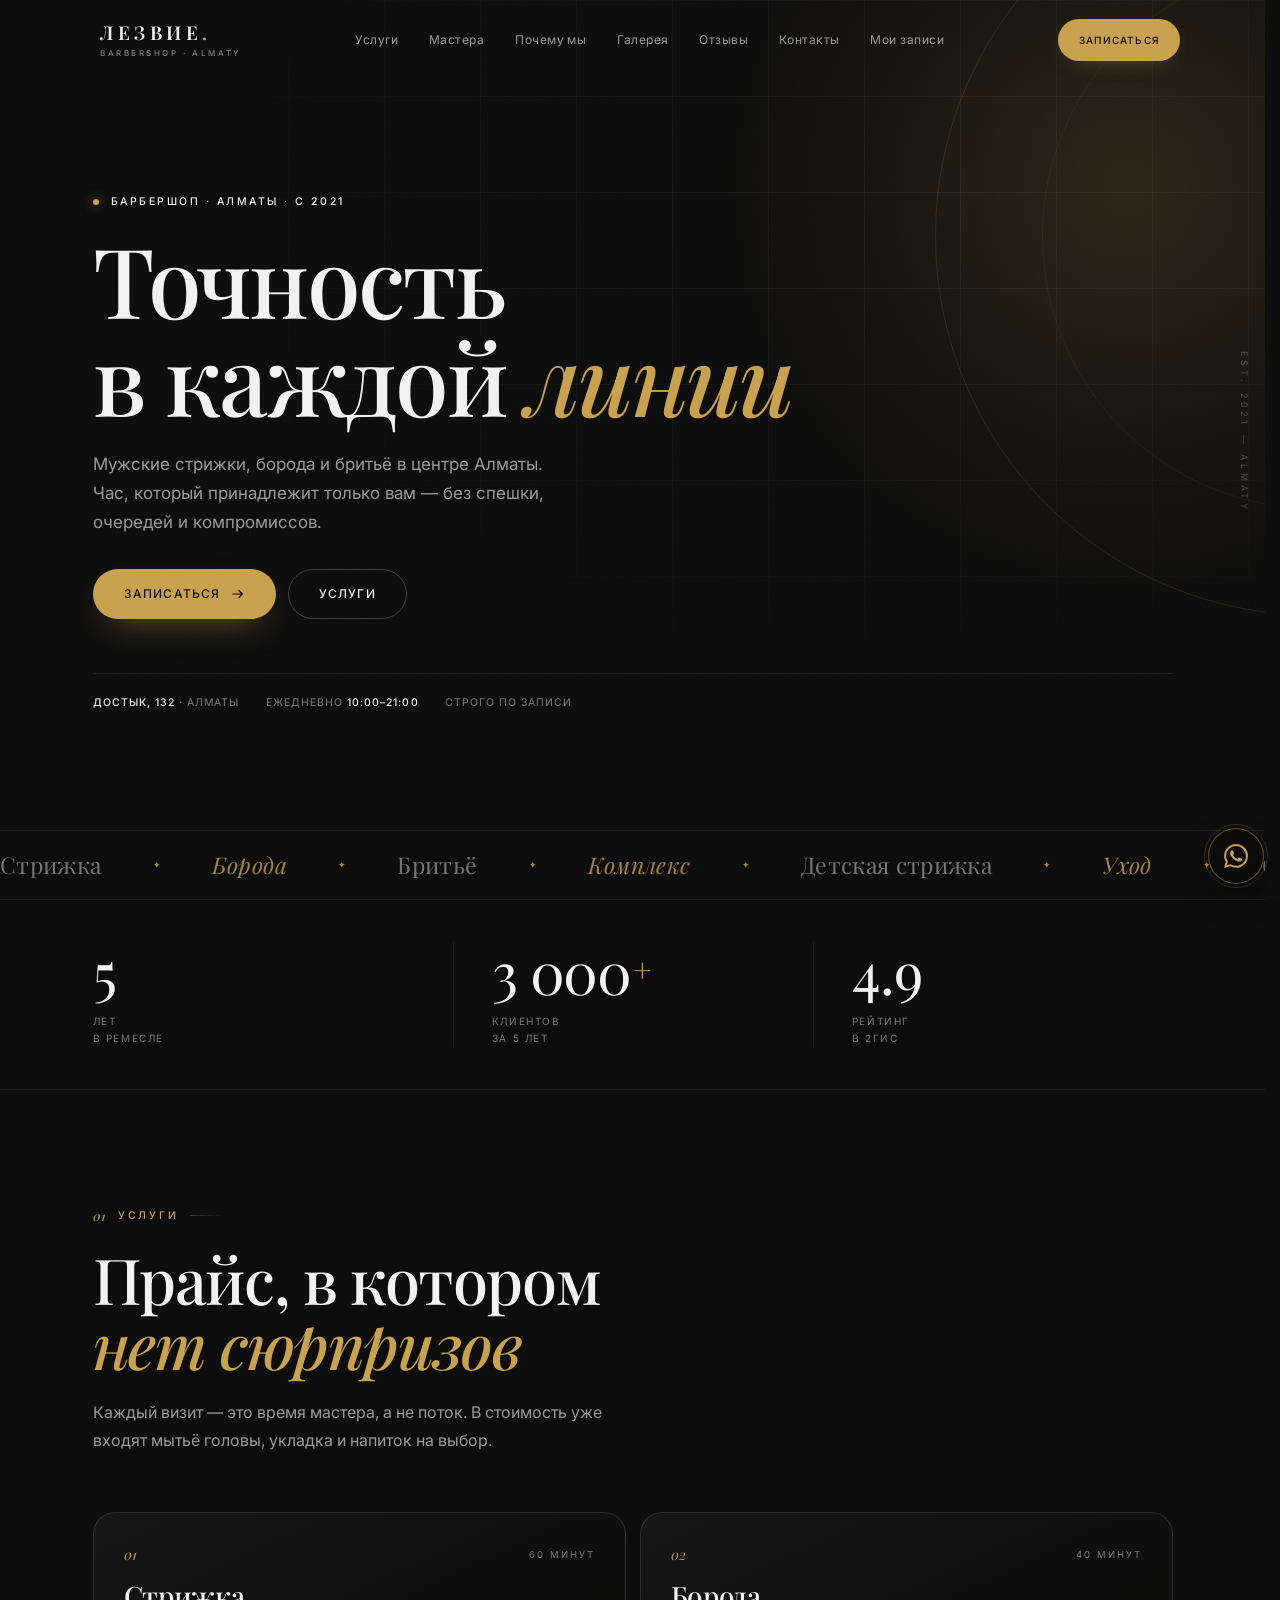
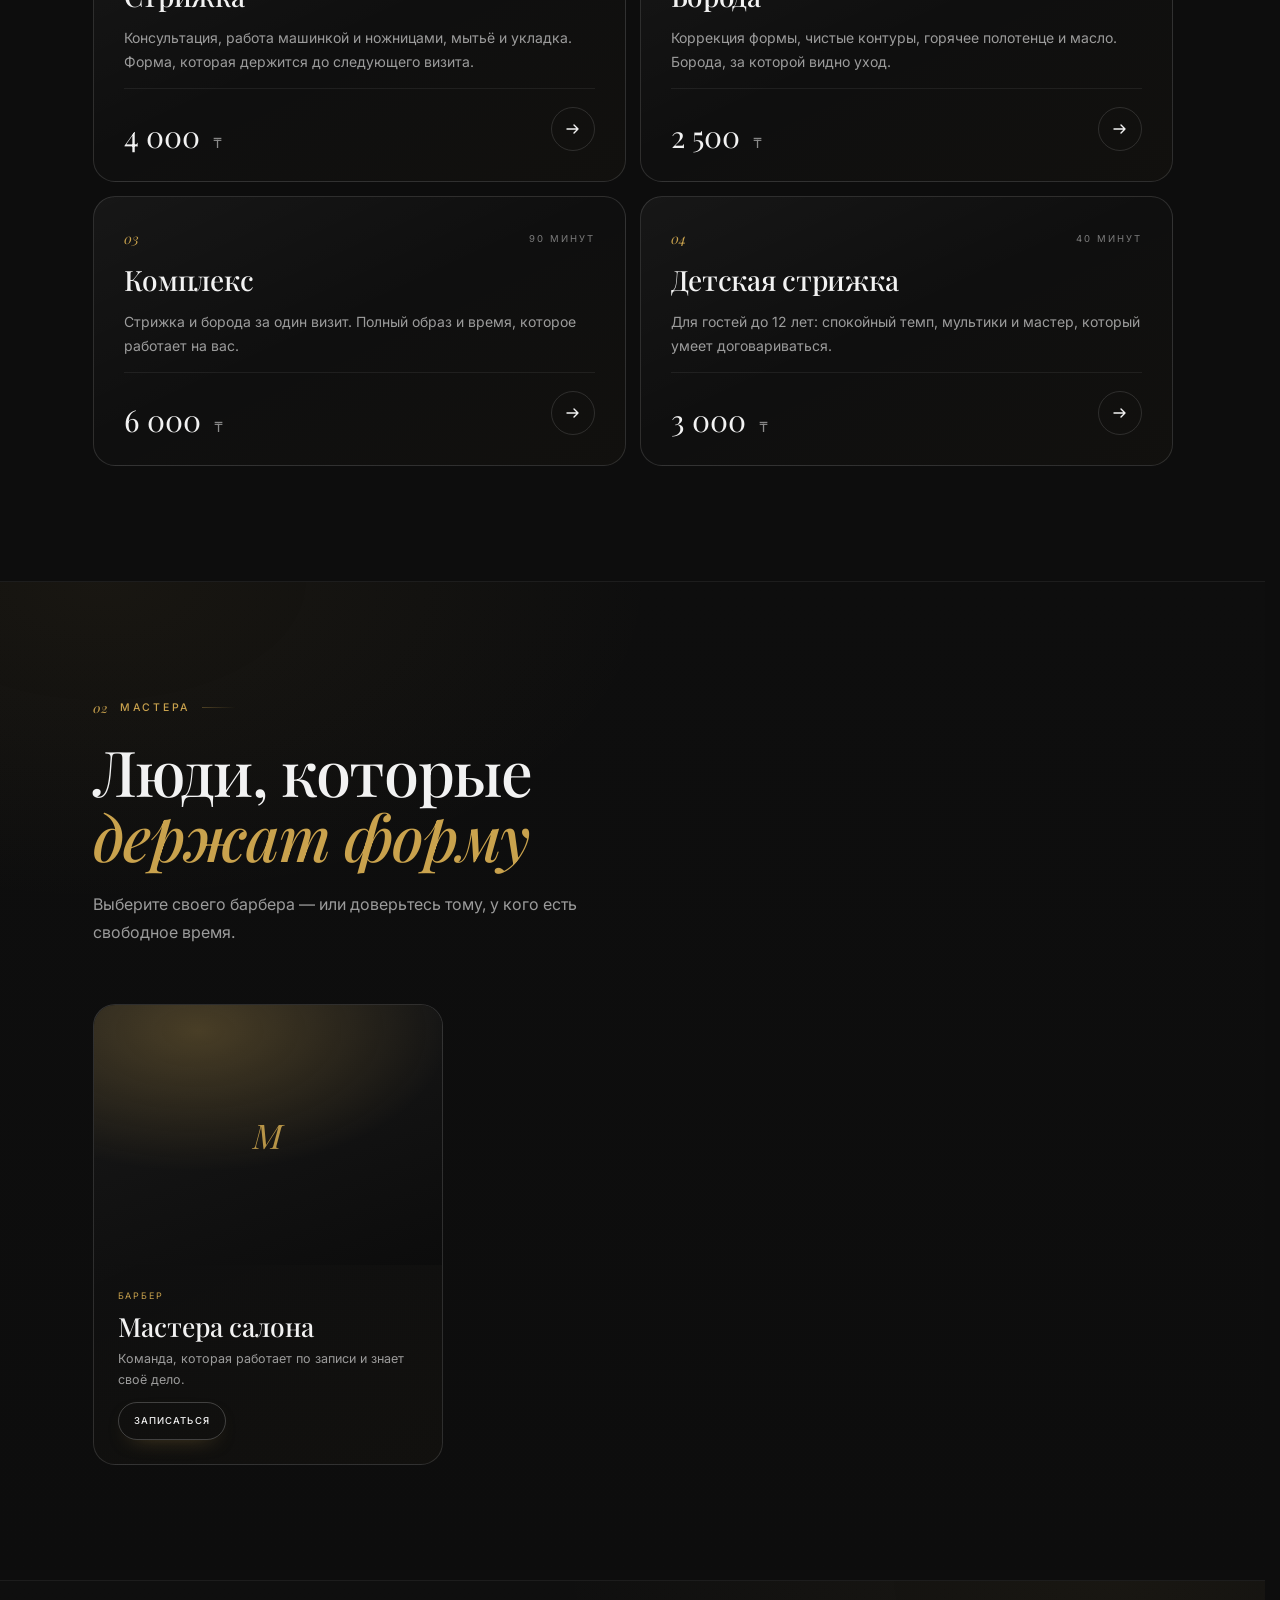
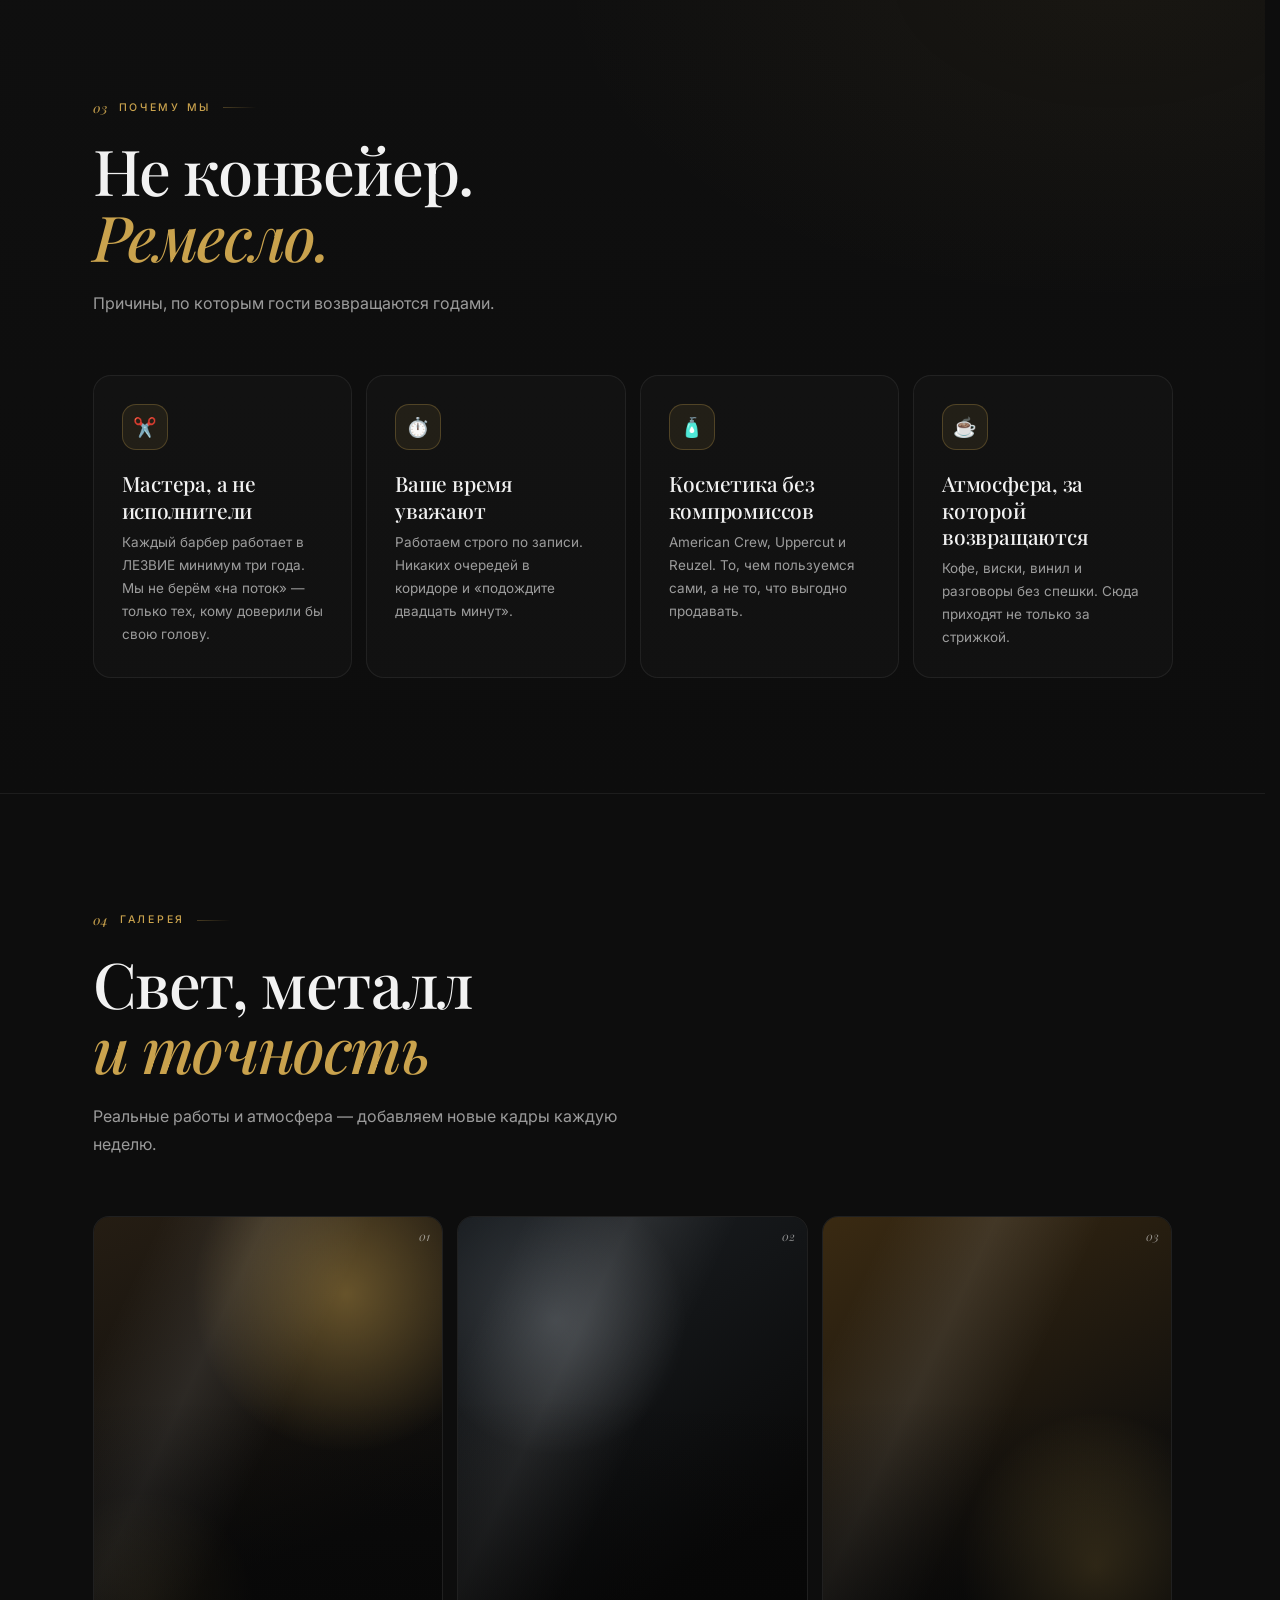
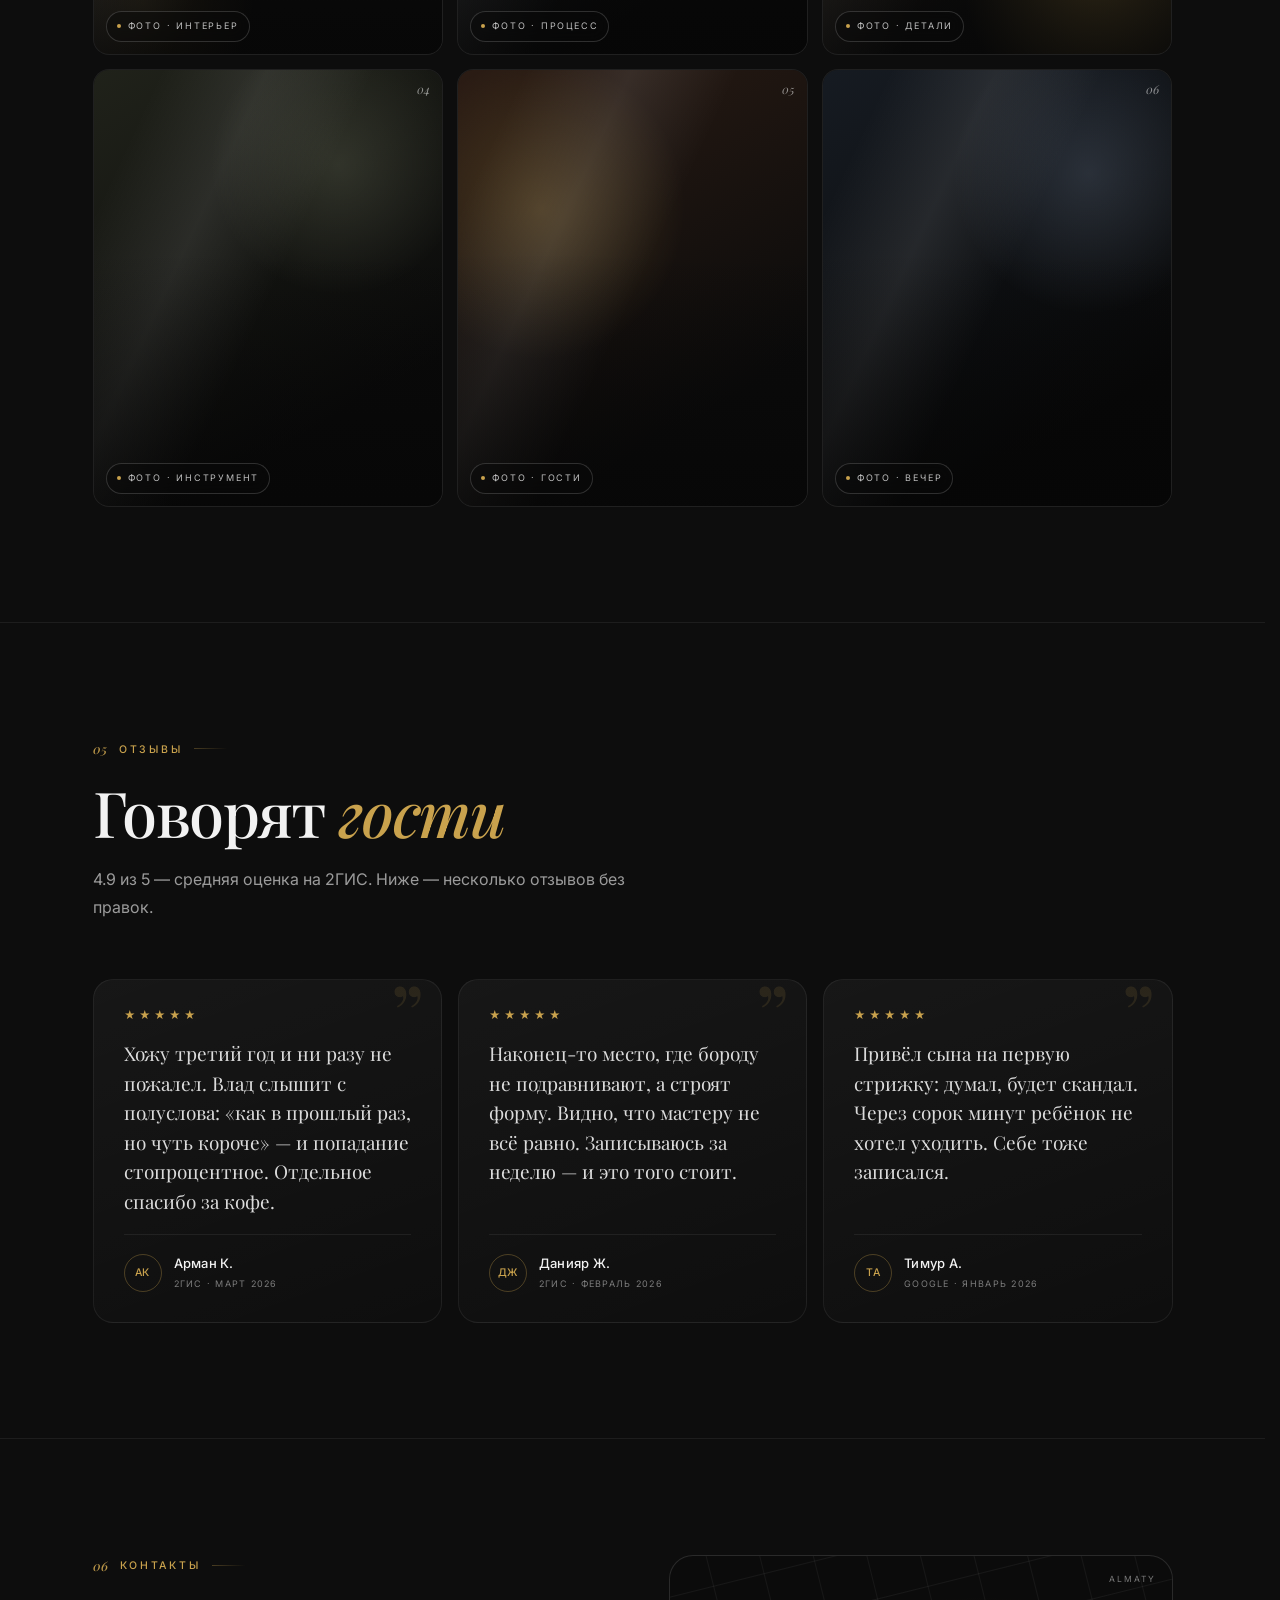
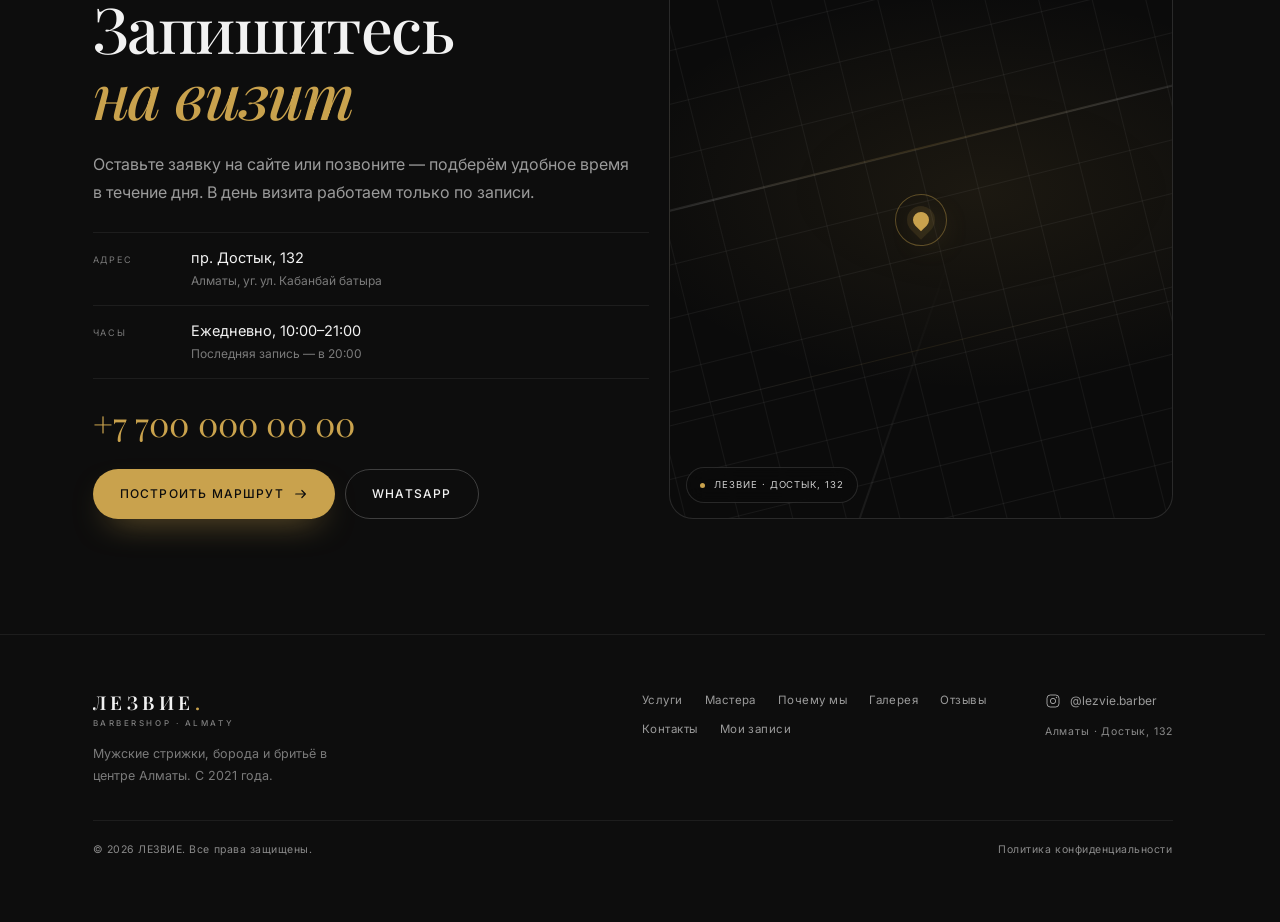
==== commit 28a17c61: "Гибкие темы сайта: dark-gold и light-pink" ====
--- a/site/index.html
+++ b/site/index.html
@@ -11,7 +11,6 @@
 <head>
   <meta charset="UTF-8">
   <meta name="viewport" content="width=device-width, initial-scale=1, viewport-fit=cover">
-  <meta name="color-scheme" content="dark">
   <meta name="theme-color" content="#0d0d0d">
 
   <title>ЛЕЗВИЕ — барбершоп в Алматы | Стрижка, борода, бритьё</title>
--- a/site/theme.css
+++ b/site/theme.css
@@ -1,26 +1,11 @@
 /* ============================================================
-   ТЕМА САЛОНА — шаблон для нового барбершопа.
-   Меняйте цвета и шрифты в этом блоке. Контент (услуги, мастера,
-   галерея, отзывы, контакты) редактируется в админ-панели бота.
-   После смены шрифта обновите ссылку на Google Fonts в index.html и privacy.html.
+   БАЗОВАЯ ВЁРСТКА САЙТА.
+   Внешний вид (цвета, шрифты, фоны) лежит в site/themes/*.css.
+   Чтобы сменить тему салона, поменяйте одну строку @import ниже.
    ============================================================ */
-:root{
-  --font-body:'Inter',-apple-system,BlinkMacSystemFont,'Segoe UI',Roboto,sans-serif;
-  --font-display:'Playfair Display',Georgia,serif;
-  --gold-rgb:201,162,77;
-  --gold:#c9a24d;
-  --gold-light:#e2c584;
-  --ink:#0d0d0d;
-  --ink-deep:#090909;
-  --ink-soft:#111111;
-  --paper:#f2f2f2;
-}
+@import url("themes/dark-gold.css");
+
     :root{
-      --muted:rgba(242,242,242,.62);
-      --faint:rgba(242,242,242,.48);
-      --line:rgba(242,242,242,.13);
-      --line-soft:rgba(242,242,242,.07);
-      --gold-line:rgba(var(--gold-rgb),.32);
       --pad:clamp(20px,5vw,40px);
       --section:clamp(68px,9vw,128px);
       --container:1160px;
@@ -31,6 +16,7 @@
     *,*::before,*::after{box-sizing:border-box}
 
     html{
+      color-scheme:var(--color-scheme,dark);
       -webkit-text-size-adjust:100%;
       scroll-behavior:smooth;
       scrollbar-gutter:stable;
@@ -39,8 +25,8 @@
 
     body{
       margin:0;
-      background:var(--ink);
-      color:var(--paper);
+      background:var(--bg);
+      color:var(--text);
       font-family:var(--font-body);
       font-size:16px;
       font-weight:400;
@@ -57,8 +43,8 @@
     button{font:inherit;color:inherit;background:none;border:0;cursor:pointer}
     h1,h2,h3,p{margin:0}
     ul{margin:0;padding:0;list-style:none}
-    ::selection{background:var(--gold);color:#0d0d0d}
-    :focus-visible{outline:2px solid var(--gold);outline-offset:3px;border-radius:6px}
+    ::selection{background:var(--accent);color:var(--on-accent)}
+    :focus-visible{outline:2px solid var(--accent);outline-offset:3px;border-radius:6px}
 
     .container{
       width:100%;
@@ -85,8 +71,8 @@
       z-index:200;
       padding:10px 18px;
       border-radius:999px;
-      background:var(--gold);
-      color:#0d0d0d;
+      background:var(--accent);
+      color:var(--on-accent);
       font-size:12px;
       font-weight:600;
       transition:top .25s var(--ease);
@@ -103,7 +89,7 @@
     }
     h2 em,h1 em{
       font-style:italic;
-      color:var(--gold);
+      color:var(--accent);
     }
 
     .eyebrow{
@@ -115,20 +101,20 @@
       font-weight:500;
       letter-spacing:.26em;
       text-transform:uppercase;
-      color:var(--gold);
+      color:var(--accent);
     }
     .eyebrow::after{
       content:"";
       width:34px;
       height:1px;
-      background:linear-gradient(90deg,var(--gold-line),transparent);
+      background:linear-gradient(90deg,var(--accent-line),transparent);
     }
     .eyebrow__num{
       font-family:var(--font-display);
       font-style:italic;
       font-size:13px;
       letter-spacing:0;
-      color:rgba(var(--gold-rgb),.92);
+      color:rgba(var(--accent-rgb),.92);
     }
 
     .note{
@@ -159,22 +145,22 @@
       transition:transform .4s var(--ease),background .4s var(--ease),color .4s var(--ease),border-color .4s var(--ease),box-shadow .4s var(--ease);
     }
     .btn--gold{
-      background:var(--gold);
-      color:#0d0d0d;
-      box-shadow:0 14px 34px -16px rgba(var(--gold-rgb),.7);
+      background:var(--accent);
+      color:var(--on-accent);
+      box-shadow:0 14px 34px -16px rgba(var(--accent-rgb),.7);
     }
     .btn--gold:hover{
-      background:var(--gold-light);
+      background:var(--accent-light);
       transform:translateY(-2px);
-      box-shadow:0 20px 44px -18px rgba(var(--gold-rgb),.8);
+      box-shadow:0 20px 44px -18px rgba(var(--accent-rgb),.8);
     }
     .btn--ghost{
-      border-color:rgba(242,242,242,.22);
-      color:var(--paper);
+      border-color:rgba(var(--text-rgb),.22);
+      color:var(--text);
     }
     .btn--ghost:hover{
-      border-color:var(--gold);
-      color:var(--gold);
+      border-color:var(--accent);
+      color:var(--accent);
       transform:translateY(-2px);
     }
     .btn--sm{
@@ -182,7 +168,7 @@
       padding:11px 20px;
       font-size:10px;
       letter-spacing:.12em;
-      box-shadow:0 8px 22px -14px rgba(var(--gold-rgb),.6);
+      box-shadow:0 8px 22px -14px rgba(var(--accent-rgb),.6);
     }
     .btn__arrow{
       width:14px;
@@ -193,7 +179,7 @@
     .btn:hover .btn__arrow{transform:translateX(3px)}
     .btn:active{transform:translateY(0) scale(.985);transition-duration:.12s}
     .btn:disabled{opacity:.72;cursor:default;transform:none;box-shadow:none}
-    .btn--ghost:active{border-color:var(--gold);color:var(--gold)}
+    .btn--ghost:active{border-color:var(--accent);color:var(--accent)}
 
     /* ============ Шапка ============ */
     .header{
@@ -206,7 +192,7 @@
       transition:background .45s var(--ease),border-color .45s var(--ease),backdrop-filter .45s var(--ease);
     }
     .header.is-scrolled{
-      background:rgba(10,10,10,.84);
+      background:rgba(var(--panel-rgb),.84);
       -webkit-backdrop-filter:blur(18px) saturate(140%);
       backdrop-filter:blur(18px) saturate(140%);
       border-bottom-color:var(--line-soft);
@@ -229,9 +215,9 @@
       font-size:19px;
       font-weight:600;
       letter-spacing:.24em;
-      color:var(--paper);
-    }
-    .logo__dot{color:var(--gold)}
+      color:var(--text);
+    }
+    .logo__dot{color:var(--accent)}
     .logo__sub{
       max-width:100%;
       overflow:hidden;
@@ -242,7 +228,7 @@
       font-weight:500;
       letter-spacing:.32em;
       text-transform:uppercase;
-      color:rgba(242,242,242,.5);
+      color:rgba(var(--text-rgb),.5);
     }
 
     .nav{display:none;gap:clamp(18px,2.4vw,32px)}
@@ -261,12 +247,12 @@
       bottom:0;
       width:100%;
       height:1px;
-      background:var(--gold);
+      background:var(--accent);
       transform:scaleX(0);
       transform-origin:left;
       transition:transform .35s var(--ease);
     }
-    .nav a:hover{color:var(--paper)}
+    .nav a:hover{color:var(--text)}
     .nav a:hover::after{transform:scaleX(1)}
 
     .header__actions{display:flex;align-items:center;gap:4px;flex:none}
@@ -283,11 +269,11 @@
       display:block;
       width:19px;
       height:1.5px;
-      background:var(--paper);
+      background:var(--text);
       transition:transform .35s var(--ease),background .3s;
     }
-    .burger[aria-expanded="true"] span:first-child{transform:translateY(3.75px) rotate(45deg);background:var(--gold)}
-    .burger[aria-expanded="true"] span:last-child{transform:translateY(-3.75px) rotate(-45deg);background:var(--gold)}
+    .burger[aria-expanded="true"] span:first-child{transform:translateY(3.75px) rotate(45deg);background:var(--accent)}
+    .burger[aria-expanded="true"] span:last-child{transform:translateY(-3.75px) rotate(-45deg);background:var(--accent)}
 
     /* ============ Мобильное меню ============ */
     .mobile-menu{
@@ -300,8 +286,8 @@
       gap:32px;
       padding:96px var(--pad) calc(28px + env(safe-area-inset-bottom));
       background:
-        radial-gradient(600px 420px at 90% 0%,rgba(var(--gold-rgb),.09),transparent 65%),
-        #0a0a0a;
+        radial-gradient(600px 420px at 90% 0%,rgba(var(--accent-rgb),.09),transparent 65%),
+        var(--hero-bg);
       opacity:0;
       transform:translateY(-10px);
       transition:opacity .35s var(--ease),transform .35s var(--ease);
@@ -321,7 +307,7 @@
       font-family:var(--font-display);
       font-size:clamp(27px,8vw,38px);
       line-height:1.15;
-      color:var(--paper);
+      color:var(--text);
       opacity:0;
       transform:translateY(10px);
       transition:opacity .45s var(--ease),transform .45s var(--ease),color .3s;
@@ -337,10 +323,10 @@
       font-style:normal;
       font-size:10px;
       letter-spacing:.2em;
-      color:rgba(var(--gold-rgb),.55);
-    }
-    .mobile-menu__links a:hover{color:var(--gold)}
-    .mobile-menu__links a:active{color:var(--gold)}
+      color:rgba(var(--accent-rgb),.55);
+    }
+    .mobile-menu__links a:hover{color:var(--accent)}
+    .mobile-menu__links a:active{color:var(--accent)}
     .mobile-menu__foot{display:grid;gap:16px}
     .mobile-menu__meta{
       display:flex;
@@ -351,7 +337,7 @@
       text-transform:uppercase;
       color:var(--faint);
     }
-    .mobile-menu__meta b{color:var(--paper);font-weight:500}
+    .mobile-menu__meta b{color:var(--text);font-weight:500}
 
     /* ============ Hero ============ */
     .hero{
@@ -383,7 +369,7 @@
       right:-24%;
       width:min(92vw,880px);
       aspect-ratio:1;
-      background:radial-gradient(circle at center,rgba(var(--gold-rgb),.17),rgba(var(--gold-rgb),.05) 42%,transparent 68%);
+      background:radial-gradient(circle at center,rgba(var(--accent-rgb),.17),rgba(var(--accent-rgb),.05) 42%,transparent 68%);
       pointer-events:none;
     }
     .hero__ring{
@@ -393,7 +379,7 @@
       right:-34%;
       width:min(760px,94vw);
       aspect-ratio:1;
-      border:1px solid rgba(var(--gold-rgb),.15);
+      border:1px solid rgba(var(--accent-rgb),.15);
       border-radius:50%;
       pointer-events:none;
     }
@@ -401,7 +387,7 @@
       content:"";
       position:absolute;
       inset:14%;
-      border:1px solid rgba(var(--gold-rgb),.07);
+      border:1px solid rgba(var(--accent-rgb),.07);
       border-radius:50%;
     }
     .hero__inner{
@@ -414,15 +400,15 @@
       padding-top:118px;
       padding-bottom:clamp(38px,6vh,68px);
     }
-    .eyebrow--hero{color:var(--paper);letter-spacing:.24em}
+    .eyebrow--hero{color:var(--text);letter-spacing:.24em}
     .eyebrow--hero::before{
       content:"";
       width:6px;
       height:6px;
       flex:none;
       border-radius:50%;
-      background:var(--gold);
-      box-shadow:0 0 12px rgba(var(--gold-rgb),.7);
+      background:var(--accent);
+      box-shadow:0 0 12px rgba(var(--accent-rgb),.7);
     }
     .eyebrow--hero::after{display:none}
 
@@ -457,7 +443,7 @@
       text-transform:uppercase;
       color:var(--faint);
     }
-    .hero__meta b{color:var(--paper);font-weight:500}
+    .hero__meta b{color:var(--text);font-weight:500}
     .hero__side{
       position:absolute;
       z-index:2;
@@ -468,7 +454,7 @@
       font-size:9px;
       letter-spacing:.42em;
       text-transform:uppercase;
-      color:rgba(242,242,242,.26);
+      color:rgba(var(--text-rgb),.26);
       display:none;
       pointer-events:none;
     }
@@ -481,7 +467,7 @@
       padding:15px 0;
       border-top:1px solid var(--line-soft);
       border-bottom:1px solid var(--line-soft);
-      background:rgba(9,9,9,.32);
+      background:rgba(var(--panel-rgb),.32);
     }
     .marquee__track{
       display:flex;
@@ -500,11 +486,11 @@
       font-family:var(--font-display);
       font-size:clamp(17px,2.5vw,23px);
       letter-spacing:.015em;
-      color:rgba(242,242,242,.46);
+      color:rgba(var(--text-rgb),.46);
       white-space:nowrap;
     }
-    .marquee__item em{font-style:italic;color:rgba(var(--gold-rgb),.8)}
-    .marquee__star{font-size:9px;color:var(--gold);opacity:.85;flex:none}
+    .marquee__item em{font-style:italic;color:rgba(var(--accent-rgb),.8)}
+    .marquee__star{font-size:9px;color:var(--accent);opacity:.85;flex:none}
     @keyframes marquee{to{transform:translateX(-50%)}}
 
     /* ============ Цифры ============ */
@@ -531,7 +517,7 @@
     .stat__plus{
       font-size:.55em;
       vertical-align:.42em;
-      color:var(--gold);
+      color:var(--accent);
       margin-left:.06em;
     }
     .stat__label{
@@ -563,8 +549,8 @@
     }
     .section--why{
       background:
-        radial-gradient(900px 520px at 88% 0%,rgba(var(--gold-rgb),.055),transparent 62%),
-        linear-gradient(180deg,#0f0f0f,#0d0d0d);
+        radial-gradient(900px 520px at 88% 0%,rgba(var(--accent-rgb),.055),transparent 62%),
+        linear-gradient(180deg,var(--section-from),var(--section-to));
     }
 
     /* ============ Услуги ============ */
@@ -575,7 +561,7 @@
       padding:0;
       border:1px solid var(--line);
       border-radius:22px;
-      background:linear-gradient(155deg,rgba(255,255,255,.045),rgba(255,255,255,.012) 48%,rgba(var(--gold-rgb),.028));
+      background:var(--card-bg);
       overflow:hidden;
       transition:transform .5s var(--ease),border-color .5s var(--ease),box-shadow .5s var(--ease);
     }
@@ -590,18 +576,18 @@
       color:inherit;
     }
     .service__link:focus-visible{
-      outline:2px solid var(--gold);
+      outline:2px solid var(--accent);
       outline-offset:-3px;
       border-radius:22px;
     }
-    .service:focus-within{border-color:rgba(var(--gold-rgb),.42)}
+    .service:focus-within{border-color:rgba(var(--accent-rgb),.42)}
     .service__photo{
       display:block;
       aspect-ratio:16/10;
       margin-bottom:2px;
       border-radius:14px;
       overflow:hidden;
-      background:#101010;
+      background:var(--surface-raised);
     }
     .service__photo img{
       width:100%;
@@ -613,14 +599,14 @@
       content:"";
       position:absolute;
       inset:0;
-      background:radial-gradient(420px 260px at 100% 0%,rgba(var(--gold-rgb),.16),transparent 68%);
+      background:radial-gradient(420px 260px at 100% 0%,rgba(var(--accent-rgb),.16),transparent 68%);
       opacity:0;
       transition:opacity .5s var(--ease);
       pointer-events:none;
     }
     .service:active{
       transform:scale(.995);
-      border-color:rgba(var(--gold-rgb),.32);
+      border-color:rgba(var(--accent-rgb),.32);
       transition-duration:.15s;
     }
     .service__top{
@@ -639,7 +625,7 @@
       font-style:italic;
       font-size:14px;
       letter-spacing:0;
-      color:var(--gold);
+      color:var(--accent);
     }
     .service h3{
       position:relative;
@@ -674,7 +660,7 @@
       font-size:14px;
       font-weight:400;
       letter-spacing:.02em;
-      color:rgba(242,242,242,.55);
+      color:rgba(var(--text-rgb),.55);
       margin-left:6px;
     }
     .service__arrow{
@@ -685,7 +671,7 @@
       place-items:center;
       border:1px solid var(--line);
       border-radius:50%;
-      color:var(--paper);
+      color:var(--text);
       transition:background .4s var(--ease),color .4s var(--ease),border-color .4s var(--ease),transform .4s var(--ease);
     }
     .service__arrow svg{width:16px;height:16px}
@@ -706,7 +692,7 @@
       padding:clamp(22px,3vw,28px);
       border:1px solid var(--line-soft);
       border-radius:18px;
-      background:rgba(255,255,255,.018);
+      background:rgba(var(--highlight-rgb),.018);
       transition:border-color .4s var(--ease),transform .4s var(--ease),background .4s var(--ease);
     }
     .why__icon{
@@ -715,9 +701,9 @@
       display:grid;
       place-items:center;
       margin-bottom:20px;
-      border:1px solid rgba(var(--gold-rgb),.28);
+      border:1px solid rgba(var(--accent-rgb),.28);
       border-radius:14px;
-      background:rgba(var(--gold-rgb),.09);
+      background:rgba(var(--accent-rgb),.09);
       font-size:19px;
       line-height:1;
     }
@@ -738,7 +724,7 @@
       border:1px solid var(--line-soft);
       border-radius:16px;
       overflow:hidden;
-      background:#101010;
+      background:var(--surface-raised);
     }
     .shot__media{
       position:absolute;
@@ -764,37 +750,12 @@
       inset:0;
       background:linear-gradient(180deg,rgba(5,5,5,0) 42%,rgba(5,5,5,.62));
     }
-    .shot--1 .shot__media{
-      background:
-        radial-gradient(70% 58% at 72% 18%,rgba(var(--gold-rgb),.44),transparent 62%),
-        radial-gradient(48% 38% at 14% 88%,rgba(var(--gold-rgb),.14),transparent 66%),
-        linear-gradient(160deg,#251d13,#0b0b0b 72%);
-    }
-    .shot--2 .shot__media{
-      background:
-        radial-gradient(58% 48% at 28% 24%,rgba(186,196,206,.22),transparent 64%),
-        linear-gradient(145deg,#1d2125,#090909 76%);
-    }
-    .shot--3 .shot__media{
-      background:
-        radial-gradient(60% 55% at 78% 80%,rgba(var(--gold-rgb),.32),transparent 64%),
-        linear-gradient(150deg,#3a2a12,#0d0d0d 74%);
-    }
-    .shot--4 .shot__media{
-      background:
-        radial-gradient(55% 45% at 70% 22%,rgba(176,184,150,.18),transparent 66%),
-        linear-gradient(150deg,#20221a,#0a0a0a 76%);
-    }
-    .shot--5 .shot__media{
-      background:
-        radial-gradient(62% 52% at 24% 32%,rgba(var(--gold-rgb),.24),transparent 66%),
-        linear-gradient(150deg,#2b1c14,#0b0b0b 76%);
-    }
-    .shot--6 .shot__media{
-      background:
-        radial-gradient(60% 50% at 76% 24%,rgba(150,170,200,.2),transparent 64%),
-        linear-gradient(150deg,#161b22,#080808 78%);
-    }
+    .shot--1 .shot__media{background:var(--shot-1);}
+    .shot--2 .shot__media{background:var(--shot-2);}
+    .shot--3 .shot__media{background:var(--shot-3);}
+    .shot--4 .shot__media{background:var(--shot-4);}
+    .shot--5 .shot__media{background:var(--shot-5);}
+    .shot--6 .shot__media{background:var(--shot-6);}
     .shot__tag{
       position:absolute;
       left:10px;
@@ -812,14 +773,14 @@
       font-size:8.5px;
       letter-spacing:.2em;
       text-transform:uppercase;
-      color:rgba(242,242,242,.78);
+      color:rgba(var(--on-media-rgb),.78);
     }
     .shot__tag::before{
       content:"";
       width:4px;
       height:4px;
       border-radius:50%;
-      background:var(--gold);
+      background:var(--accent);
       flex:none;
     }
     .shot__num{
@@ -830,7 +791,7 @@
       font-family:var(--font-display);
       font-style:italic;
       font-size:12px;
-      color:rgba(242,242,242,.55);
+      color:rgba(var(--on-media-rgb),.55);
     }
 
     /* ============ Отзывы ============ */
@@ -843,7 +804,7 @@
       padding:clamp(22px,3vw,30px);
       border:1px solid var(--line-soft);
       border-radius:20px;
-      background:linear-gradient(160deg,rgba(255,255,255,.042),rgba(255,255,255,.008));
+      background:var(--card-bg-soft);
       overflow:hidden;
       transition:border-color .4s var(--ease),transform .4s var(--ease);
     }
@@ -855,22 +816,22 @@
       font-family:var(--font-display);
       font-size:84px;
       line-height:1;
-      color:rgba(var(--gold-rgb),.13);
+      color:rgba(var(--accent-rgb),.13);
       pointer-events:none;
     }
     .review__stars{
       font-size:11px;
       letter-spacing:3px;
       line-height:1;
-      color:var(--gold);
-    }
-    .review__stars-off{color:rgba(242,242,242,.18)}
+      color:var(--accent);
+    }
+    .review__stars-off{color:rgba(var(--text-rgb),.18)}
     .review blockquote{
       margin:0;
       font-family:var(--font-display);
       font-size:clamp(17px,2vw,19px);
       line-height:1.55;
-      color:rgba(242,242,242,.9);
+      color:rgba(var(--text-rgb),.9);
     }
     .review footer{
       display:flex;
@@ -886,12 +847,12 @@
       flex:none;
       display:grid;
       place-items:center;
-      border:1px solid var(--gold-line);
+      border:1px solid var(--accent-line);
       border-radius:50%;
       font-size:10.5px;
       font-weight:500;
       letter-spacing:.06em;
-      color:var(--gold);
+      color:var(--accent);
     }
     .review__who strong{display:block;font-size:13px;font-weight:500;letter-spacing:.02em}
     .review__who span{
@@ -938,10 +899,10 @@
       font-size:clamp(26px,4.4vw,34px);
       line-height:1.2;
       letter-spacing:.005em;
-      color:var(--gold);
+      color:var(--accent);
       transition:color .3s var(--ease);
     }
-    .contacts__phone:hover{color:var(--gold-light)}
+    .contacts__phone:hover{color:var(--accent-light)}
     .contacts__actions{display:grid;grid-template-columns:1fr;gap:10px}
     .contacts__actions .btn{width:100%}
 
@@ -952,8 +913,8 @@
       border-radius:24px;
       overflow:hidden;
       background:
-        radial-gradient(560px 300px at 62% 42%,rgba(var(--gold-rgb),.09),transparent 66%),
-        #0b0b0b;
+        radial-gradient(560px 300px at 62% 42%,rgba(var(--accent-rgb),.09),transparent 66%),
+        var(--map-bg);
       isolation:isolate;
     }
     .map::before{
@@ -961,8 +922,8 @@
       position:absolute;
       inset:-30%;
       background-image:
-        linear-gradient(rgba(242,242,242,.055) 1px,transparent 1px),
-        linear-gradient(90deg,rgba(242,242,242,.055) 1px,transparent 1px);
+        linear-gradient(rgba(var(--text-rgb),.055) 1px,transparent 1px),
+        linear-gradient(90deg,rgba(var(--text-rgb),.055) 1px,transparent 1px);
       background-size:52px 52px;
       transform:rotate(-14deg);
       z-index:0;
@@ -973,11 +934,11 @@
       left:-20%;
       width:140%;
       height:2px;
-      background:linear-gradient(90deg,transparent,rgba(242,242,242,.13) 20%,rgba(var(--gold-rgb),.16) 50%,rgba(242,242,242,.13) 80%,transparent);
+      background:linear-gradient(90deg,transparent,rgba(var(--text-rgb),.13) 20%,rgba(var(--accent-rgb),.16) 50%,rgba(var(--text-rgb),.13) 80%,transparent);
     }
     .map__road--a{top:34%;transform:rotate(-14deg)}
     .map__road--b{top:70%;transform:rotate(-14deg);height:1px;opacity:.65}
-    .map__road--c{top:50%;left:30%;width:2px;height:140%;transform:rotate(19deg);background:linear-gradient(180deg,transparent,rgba(242,242,242,.1),transparent)}
+    .map__road--c{top:50%;left:30%;width:2px;height:140%;transform:rotate(19deg);background:linear-gradient(180deg,transparent,rgba(var(--text-rgb),.1),transparent)}
     .map__pin{
       position:absolute;
       z-index:3;
@@ -987,14 +948,14 @@
       height:16px;
       transform:translate(-50%,-50%) rotate(-45deg);
       border-radius:50% 50% 50% 0;
-      background:var(--gold);
-      box-shadow:0 0 0 6px rgba(var(--gold-rgb),.12),0 12px 30px rgba(var(--gold-rgb),.35);
+      background:var(--accent);
+      box-shadow:0 0 0 6px rgba(var(--accent-rgb),.12),0 12px 30px rgba(var(--accent-rgb),.35);
     }
     .map__pin::after{
       content:"";
       position:absolute;
       inset:-18px;
-      border:1px solid rgba(var(--gold-rgb),.4);
+      border:1px solid rgba(var(--accent-rgb),.4);
       border-radius:50%;
       animation:pin 3.2s var(--ease) infinite;
     }
@@ -1014,15 +975,15 @@
       padding:9px 13px;
       border:1px solid var(--line);
       border-radius:999px;
-      background:rgba(9,9,9,.72);
+      background:rgba(var(--panel-rgb),.72);
       -webkit-backdrop-filter:blur(10px);
       backdrop-filter:blur(10px);
       font-size:9.5px;
       letter-spacing:.1em;
       text-transform:uppercase;
-      color:rgba(242,242,242,.85);
-    }
-    .map__badge i{width:5px;height:5px;border-radius:50%;background:var(--gold);flex:none}
+      color:rgba(var(--text-rgb),.85);
+    }
+    .map__badge i{width:5px;height:5px;border-radius:50%;background:var(--accent);flex:none}
     .map__hint{
       position:absolute;
       z-index:4;
@@ -1055,7 +1016,7 @@
       color:var(--muted);
       transition:color .3s;
     }
-    .footer__nav a:hover{color:var(--gold)}
+    .footer__nav a:hover{color:var(--accent)}
     .footer__social{display:flex;flex-direction:column;gap:12px;align-items:flex-start}
     .footer__insta{
       display:inline-flex;
@@ -1065,9 +1026,9 @@
       color:var(--muted);
       transition:color .3s;
     }
-    .footer__insta:hover{color:var(--gold)}
+    .footer__insta:hover{color:var(--accent)}
     .footer__insta svg{width:16px;height:16px;flex:none}
-    .footer__note{font-size:10.5px;letter-spacing:.08em;color:rgba(242,242,242,.55)}
+    .footer__note{font-size:10.5px;letter-spacing:.08em;color:rgba(var(--text-rgb),.55)}
     .footer__bottom{
       display:flex;
       flex-wrap:wrap;
@@ -1078,7 +1039,7 @@
       border-top:1px solid var(--line-soft);
       font-size:10.5px;
       letter-spacing:.05em;
-      color:rgba(242,242,242,.55);
+      color:rgba(var(--text-rgb),.55);
     }
 
     /* ============ Плавающая WhatsApp ============ */
@@ -1091,13 +1052,13 @@
       height:56px;
       display:grid;
       place-items:center;
-      border:1px solid rgba(var(--gold-rgb),.45);
+      border:1px solid rgba(var(--accent-rgb),.45);
       border-radius:50%;
-      background:rgba(13,13,13,.9);
+      background:rgba(var(--panel-rgb),.9);
       -webkit-backdrop-filter:blur(8px);
       backdrop-filter:blur(8px);
-      color:var(--gold);
-      box-shadow:0 16px 36px -12px rgba(0,0,0,.85);
+      color:var(--accent);
+      box-shadow:0 16px 36px -12px rgba(var(--shadow-rgb),.85);
       transition:background .35s var(--ease),color .35s var(--ease),transform .35s var(--ease),border-color .35s var(--ease),opacity .3s var(--ease),visibility .3s var(--ease);
     }
     .mobile-menu.is-open ~ .wa{
@@ -1111,7 +1072,7 @@
       content:"";
       position:absolute;
       inset:-5px;
-      border:1px solid rgba(var(--gold-rgb),.22);
+      border:1px solid rgba(var(--accent-rgb),.22);
       border-radius:50%;
       animation:wa-pulse 3.6s var(--ease) infinite;
       pointer-events:none;
@@ -1122,9 +1083,9 @@
       100%{opacity:0}
     }
     .wa:hover{
-      background:var(--gold);
-      border-color:var(--gold);
-      color:#0d0d0d;
+      background:var(--accent);
+      border-color:var(--accent);
+      color:var(--on-accent);
       transform:translateY(-3px);
     }
     .wa:active{transform:translateY(-1px) scale(.94);transition-duration:.12s}
@@ -1136,11 +1097,11 @@
       padding:8px 11px;
       border:1px solid var(--line);
       border-radius:8px;
-      background:#161616;
+      background:var(--surface-alt);
       font-size:9.5px;
       letter-spacing:.12em;
       text-transform:uppercase;
-      color:var(--paper);
+      color:var(--text);
       white-space:nowrap;
       opacity:0;
       pointer-events:none;
@@ -1160,7 +1121,7 @@
     .modal__backdrop{
       position:absolute;
       inset:0;
-      background:rgba(4,4,4,.72);
+      background:rgba(var(--backdrop-rgb),.72);
       -webkit-backdrop-filter:blur(7px);
       backdrop-filter:blur(7px);
       opacity:0;
@@ -1180,8 +1141,8 @@
       border-bottom:0;
       border-radius:26px 26px 0 0;
       background:
-        radial-gradient(420px 260px at 90% 0%,rgba(var(--gold-rgb),.08),transparent 62%),
-        #111111;
+        radial-gradient(420px 260px at 90% 0%,rgba(var(--accent-rgb),.08),transparent 62%),
+        var(--modal-bg);
       transform:translateY(28px);
       opacity:0;
       transition:transform .4s var(--ease),opacity .4s var(--ease);
@@ -1204,7 +1165,7 @@
       line-height:1;
       transition:border-color .3s,color .3s,transform .3s;
     }
-    .modal__close:hover{border-color:var(--gold);color:var(--gold);transform:rotate(90deg)}
+    .modal__close:hover{border-color:var(--accent);color:var(--accent);transform:rotate(90deg)}
     .modal .eyebrow{margin-bottom:12px}
     .modal__title{
       font-size:clamp(1.65rem,4.4vw,2.15rem);
@@ -1234,8 +1195,8 @@
       padding:11px 13px;
       border:1px solid var(--line);
       border-radius:12px;
-      background:#0b0b0b;
-      color:var(--paper);
+      background:var(--surface);
+      color:var(--text);
       font:inherit;
       font-size:16px;
       transition:border-color .3s var(--ease),background .3s var(--ease);
@@ -1247,24 +1208,24 @@
       line-height:1.55;
     }
     .field input::placeholder,
-    .field textarea::placeholder{color:rgba(242,242,242,.26)}
+    .field textarea::placeholder{color:rgba(var(--text-rgb),.26)}
     .field input:focus,
     .field select:focus,
-    .field textarea:focus{outline:none;border-color:rgba(var(--gold-rgb),.7);background:#0e0e0e}
-    .field input.is-error{border-color:#c9705f}
-    .field__error{font-size:10.5px;color:#d98d7d;letter-spacing:.02em}
+    .field textarea:focus{outline:none;border-color:rgba(var(--accent-rgb),.7);background:var(--surface-focus)}
+    .field input.is-error{border-color:var(--danger)}
+    .field__error{font-size:10.5px;color:var(--danger-soft);letter-spacing:.02em}
     .field__hint{font-size:10.5px;line-height:1.5;color:var(--faint);letter-spacing:.01em}
-    .field__hint b{color:var(--gold);font-weight:500}
+    .field__hint b{color:var(--accent);font-weight:500}
     .field-row{display:grid;grid-template-columns:1fr 1fr;gap:10px}
     .field-row > .field{min-width:0}
-    .opt{font-size:8.5px;letter-spacing:.08em;color:rgba(242,242,242,.32);text-transform:none}
+    .opt{font-size:8.5px;letter-spacing:.08em;color:rgba(var(--text-rgb),.32);text-transform:none}
     .channel{display:grid;grid-template-columns:1fr 1fr;gap:8px}
     .channel__btn{
       min-height:44px;
       padding:10px 12px;
       border:1px solid var(--line);
       border-radius:12px;
-      background:#0b0b0b;
+      background:var(--surface);
       color:var(--muted);
       font-size:11.5px;
       letter-spacing:.09em;
@@ -1272,9 +1233,9 @@
       transition:border-color .25s var(--ease),background .25s var(--ease),color .25s var(--ease);
     }
     .channel__btn[aria-pressed="true"]{
-      border-color:rgba(var(--gold-rgb),.7);
-      background:rgba(var(--gold-rgb),.1);
-      color:var(--paper);
+      border-color:rgba(var(--accent-rgb),.7);
+      background:rgba(var(--accent-rgb),.1);
+      color:var(--text);
     }
     .channel__btn:active{transform:scale(.99)}
     .hp{
@@ -1296,10 +1257,10 @@
       gap:10px;
       margin:4px 0 10px;
       padding:11px 12px;
-      border:1px solid rgba(201,112,95,.35);
+      border:1px solid rgba(var(--danger-rgb),.35);
       border-radius:12px;
-      background:rgba(201,112,95,.08);
-      color:#e0a094;
+      background:rgba(var(--danger-rgb),.08);
+      color:var(--danger-light);
       font-size:12px;
       line-height:1.55;
     }
@@ -1321,10 +1282,10 @@
       display:grid;
       place-items:center;
       margin-bottom:2px;
-      border:1px solid rgba(var(--gold-rgb),.5);
+      border:1px solid rgba(var(--accent-rgb),.5);
       border-radius:50%;
-      background:rgba(var(--gold-rgb),.1);
-      color:var(--gold);
+      background:rgba(var(--accent-rgb),.1);
+      color:var(--accent);
       font-size:24px;
       line-height:1;
     }
@@ -1340,13 +1301,13 @@
       padding:13px 14px;
       border:1px solid var(--line-soft);
       border-radius:12px;
-      background:rgba(255,255,255,.025);
+      background:rgba(var(--highlight-rgb),.025);
       font-size:12.5px;
       line-height:1.7;
-      color:rgba(242,242,242,.82);
+      color:rgba(var(--text-rgb),.82);
       text-align:left;
     }
-    .booking-success__summary b{color:var(--paper);font-weight:500}
+    .booking-success__summary b{color:var(--text);font-weight:500}
     .booking-success .btn{width:100%;min-height:44px}
     .booking-success .btn[hidden]{display:none}
     .booking-success .btn + .btn{margin-top:0}
@@ -1365,12 +1326,12 @@
       top:50%;
       width:6px;
       height:6px;
-      border-right:1.5px solid var(--gold);
-      border-bottom:1.5px solid var(--gold);
+      border-right:1.5px solid var(--accent);
+      border-bottom:1.5px solid var(--accent);
       transform:translateY(-70%) rotate(45deg);
       pointer-events:none;
     }
-    .select option{background:#111;color:var(--paper)}
+    .select option{background:var(--select-bg);color:var(--text)}
 
     .modal__submit{width:100%;margin-top:8px}
     .modal__note{
@@ -1379,7 +1340,7 @@
       font-size:11px;
       color:var(--faint);
     }
-    .modal__note a{color:var(--gold);border-bottom:1px solid rgba(var(--gold-rgb),.35)}
+    .modal__note a{color:var(--accent);border-bottom:1px solid rgba(var(--accent-rgb),.35)}
 
     /* ============ Появление при скролле ============ */
     .reveal{
@@ -1424,12 +1385,12 @@
 
     @media (max-width:640px){
       .header.is-scrolled{
-        background:rgba(10,10,10,.95);
+        background:rgba(var(--panel-rgb),.95);
         -webkit-backdrop-filter:none;
         backdrop-filter:none;
       }
       .modal__backdrop{
-        background:rgba(4,4,4,.8);
+        background:rgba(var(--backdrop-rgb),.8);
         -webkit-backdrop-filter:none;
         backdrop-filter:none;
       }
@@ -1498,23 +1459,23 @@
       .wa__tip{display:block}
       .service:hover{
         transform:translateY(-4px);
-        border-color:rgba(var(--gold-rgb),.42);
-        box-shadow:0 24px 50px -30px rgba(0,0,0,.9);
+        border-color:rgba(var(--accent-rgb),.42);
+        box-shadow:0 24px 50px -30px rgba(var(--shadow-rgb),.9);
       }
       .service:hover::before{opacity:1}
       .service:hover .service__arrow{
-        background:var(--gold);
-        border-color:var(--gold);
-        color:#0d0d0d;
+        background:var(--accent);
+        border-color:var(--accent);
+        color:var(--on-accent);
         transform:rotate(-45deg);
       }
       .service:hover .service__photo img{transform:scale(1.035)}
       .why__item:hover{
         transform:translateY(-3px);
-        border-color:rgba(var(--gold-rgb),.28);
-        background:rgba(255,255,255,.03);
+        border-color:rgba(var(--accent-rgb),.28);
+        background:rgba(var(--highlight-rgb),.03);
       }
-      .review:hover{border-color:rgba(var(--gold-rgb),.24);transform:translateY(-3px)}
+      .review:hover{border-color:rgba(var(--accent-rgb),.24);transform:translateY(-3px)}
     }
     @media (hover:none){
       .wa__tip{display:none}
@@ -1536,8 +1497,8 @@
     /* ============ Мастера ============ */
     .section--masters{
       background:
-        radial-gradient(900px 520px at 8% 0%,rgba(var(--gold-rgb),.06),transparent 62%),
-        linear-gradient(180deg,#0e0e0e,#0d0d0d);
+        radial-gradient(900px 520px at 8% 0%,rgba(var(--accent-rgb),.06),transparent 62%),
+        linear-gradient(180deg,var(--surface-focus),var(--bg));
     }
     .masters__grid{display:grid;grid-template-columns:1fr;gap:14px}
     .master{
@@ -1545,17 +1506,17 @@
       grid-template-columns:96px 1fr;
       border:1px solid var(--line);
       border-radius:22px;
-      background:linear-gradient(155deg,rgba(255,255,255,.045),rgba(255,255,255,.012) 48%,rgba(var(--gold-rgb),.028));
+      background:var(--card-bg);
       overflow:hidden;
       transition:border-color .45s var(--ease),transform .45s var(--ease),box-shadow .45s var(--ease);
     }
-    .master:focus-within,.master:hover{border-color:rgba(var(--gold-rgb),.38)}
+    .master:focus-within,.master:hover{border-color:rgba(var(--accent-rgb),.38)}
     .master__media{
       position:relative;
       min-height:100%;
       background:
-        radial-gradient(120% 90% at 30% 10%,rgba(var(--gold-rgb),.28),transparent 60%),
-        linear-gradient(160deg,#191919,#0c0c0c);
+        radial-gradient(120% 90% at 30% 10%,rgba(var(--accent-rgb),.28),transparent 60%),
+        linear-gradient(160deg,var(--surface-deep-2),var(--surface-deep));
       overflow:hidden;
     }
     .master__media img{
@@ -1573,7 +1534,7 @@
       font-family:var(--font-display);
       font-style:italic;
       font-size:34px;
-      color:rgba(var(--gold-rgb),.9);
+      color:rgba(var(--accent-rgb),.9);
     }
     .master__body{
       display:flex;
@@ -1586,7 +1547,7 @@
       font-size:9px;
       letter-spacing:.22em;
       text-transform:uppercase;
-      color:var(--gold);
+      color:var(--accent);
     }
     .master__body h3{
       font-family:var(--font-display);
@@ -1606,7 +1567,7 @@
     .master__hours{
       font-size:10px;
       letter-spacing:.04em;
-      color:rgba(var(--gold-rgb),.85);
+      color:rgba(var(--accent-rgb),.85);
     }
     .master__body .btn{
       align-self:flex-start;
@@ -1625,11 +1586,11 @@
       padding:12px;
       border:1px solid var(--line);
       border-radius:12px;
-      background:rgba(255,255,255,.022);
+      background:rgba(var(--highlight-rgb),.022);
       cursor:pointer;
       transition:border-color .25s var(--ease),background .25s var(--ease);
     }
-    .consent:hover{border-color:rgba(var(--gold-rgb),.3)}
+    .consent:hover{border-color:rgba(var(--accent-rgb),.3)}
     .consent input{
       -webkit-appearance:none;
       appearance:none;
@@ -1637,9 +1598,9 @@
       width:20px;
       height:20px;
       margin:1px 0 0;
-      border:1px solid rgba(242,242,242,.28);
+      border:1px solid rgba(var(--text-rgb),.28);
       border-radius:6px;
-      background:#0b0b0b;
+      background:var(--surface);
       cursor:pointer;
       display:grid;
       place-items:center;
@@ -1649,12 +1610,12 @@
       content:"";
       width:9px;
       height:5px;
-      border-left:2px solid #0d0d0d;
-      border-bottom:2px solid #0d0d0d;
+      border-left:2px solid var(--on-accent);
+      border-bottom:2px solid var(--on-accent);
       transform:rotate(-45deg) scale(0);
       transition:transform .16s var(--ease);
     }
-    .consent input:checked{background:var(--gold);border-color:var(--gold)}
+    .consent input:checked{background:var(--accent);border-color:var(--accent)}
     .consent input:checked::after{transform:rotate(-45deg) scale(1)}
     .consent span{
       font-size:11.5px;
@@ -1662,7 +1623,7 @@
       color:var(--muted);
     }
     .consent a{
-      color:var(--gold);
+      color:var(--accent);
       text-decoration:underline;
       text-underline-offset:2px;
     }
@@ -1674,8 +1635,8 @@
     .legal-page{
       min-height:100vh;
       background:
-        radial-gradient(900px 520px at 85% 0%,rgba(var(--gold-rgb),.07),transparent 62%),
-        var(--ink);
+        radial-gradient(900px 520px at 85% 0%,rgba(var(--accent-rgb),.07),transparent 62%),
+        var(--bg);
     }
     .legal{
       width:100%;
@@ -1697,7 +1658,7 @@
       font-size:clamp(1.15rem,3vw,1.45rem);
       font-weight:500;
       margin:30px 0 8px;
-      color:var(--paper);
+      color:var(--text);
     }
     .legal p,.legal li{
       font-size:13.5px;
@@ -1708,14 +1669,14 @@
     .legal__note{
       margin:0 0 26px;
       padding:12px 14px;
-      border:1px solid rgba(var(--gold-rgb),.28);
+      border:1px solid rgba(var(--accent-rgb),.28);
       border-radius:12px;
-      background:rgba(var(--gold-rgb),.06);
+      background:rgba(var(--accent-rgb),.06);
       font-size:12px;
-      color:rgba(242,242,242,.78);
+      color:rgba(var(--text-rgb),.78);
     }
     .legal .btn{margin-top:34px}
-    .legal a{color:var(--gold);text-decoration:underline;text-underline-offset:2px}
+    .legal a{color:var(--accent);text-decoration:underline;text-underline-offset:2px}
 
     @media (min-width:560px){
       .masters__grid{grid-template-columns:repeat(2,1fr)}
@@ -1745,7 +1706,7 @@
       padding:16px;
       border:1px solid var(--line);
       border-radius:16px;
-      background:linear-gradient(155deg,rgba(255,255,255,.045),rgba(255,255,255,.012));
+      background:var(--card-bg-hover);
     }
     .my-booking__head{display:flex;align-items:center;justify-content:space-between;gap:10px;margin-bottom:8px}
     .my-booking__status{
@@ -1759,24 +1720,24 @@
       text-transform:uppercase;
       color:var(--muted);
     }
-    .my-booking__status--new{border-color:rgba(var(--gold-rgb),.45);color:var(--gold);background:rgba(var(--gold-rgb),.08)}
-    .my-booking__status--confirmed{border-color:rgba(120,180,130,.4);color:#a9d3b0;background:rgba(120,180,130,.08)}
-    .my-booking__status--cancelled{border-color:rgba(201,112,95,.4);color:#e0a094;background:rgba(201,112,95,.07)}
-    .my-booking__status--completed{border-color:rgba(242,242,242,.18);color:var(--faint);background:rgba(255,255,255,.03)}
-    .my-booking__price{font-size:12px;color:var(--gold);white-space:nowrap}
+    .my-booking__status--new{border-color:rgba(var(--accent-rgb),.45);color:var(--accent);background:rgba(var(--accent-rgb),.08)}
+    .my-booking__status--confirmed{border-color:rgba(var(--success-rgb),.4);color:var(--success);background:rgba(var(--success-rgb),.08)}
+    .my-booking__status--cancelled{border-color:rgba(var(--danger-rgb),.4);color:var(--danger-light);background:rgba(var(--danger-rgb),.07)}
+    .my-booking__status--completed{border-color:rgba(var(--text-rgb),.18);color:var(--faint);background:rgba(var(--highlight-rgb),.03)}
+    .my-booking__price{font-size:12px;color:var(--accent);white-space:nowrap}
     .my-booking h3{font-family:var(--font-display);font-size:1.28rem;font-weight:500;line-height:1.15;margin-bottom:8px}
     .my-booking__meta{display:flex;flex-direction:column;gap:4px;font-size:11.5px;line-height:1.5;color:var(--muted)}
-    .my-booking__meta b{color:var(--paper);font-weight:500}
+    .my-booking__meta b{color:var(--text);font-weight:500}
     .my-booking__comment{margin-top:8px;font-size:11.5px;line-height:1.55;color:var(--faint)}
     .my-booking__attention{
       margin-top:9px;
       padding:8px 10px;
-      border:1px solid rgba(201,112,95,.35);
+      border:1px solid rgba(var(--danger-rgb),.35);
       border-radius:10px;
-      background:rgba(201,112,95,.07);
+      background:rgba(var(--danger-rgb),.07);
       font-size:11px;
       line-height:1.5;
-      color:#e0a094;
+      color:var(--danger-light);
     }
     .my-booking__actions{display:flex;flex-wrap:wrap;gap:8px;margin-top:11px}
     .my-booking__actions .btn{min-height:36px;padding:8px 13px;font-size:9.5px}
@@ -1804,8 +1765,8 @@
       padding:9px 10px;
       border:1px solid var(--line);
       border-radius:10px;
-      background:#0b0b0b;
-      color:var(--paper);
+      background:var(--surface);
+      color:var(--text);
       font:inherit;
       font-size:13px;
     }
@@ -1814,11 +1775,11 @@
     .my-bookings__notice{
       margin:0 0 2px;
       padding:9px 11px;
-      border:1px solid rgba(120,180,130,.3);
+      border:1px solid rgba(var(--success-rgb),.3);
       border-radius:10px;
-      background:rgba(120,180,130,.07);
+      background:rgba(var(--success-rgb),.07);
       font-size:11.5px;
-      color:#a9d3b0;
+      color:var(--success);
     }
     @media (max-width:520px){
       .my-booking__reschedule{grid-template-columns:1fr}
@@ -1837,14 +1798,14 @@
       gap:10px;
       max-width:calc(100vw - var(--pad));
       padding:10px 12px;
-      border:1px solid rgba(var(--gold-rgb),.42);
+      border:1px solid rgba(var(--accent-rgb),.42);
       border-radius:14px;
-      background:rgba(13,13,13,.96);
-      box-shadow:0 16px 46px rgba(0,0,0,.5);
+      background:rgba(var(--panel-rgb),.96);
+      box-shadow:0 16px 46px rgba(var(--shadow-rgb),.5);
       backdrop-filter:blur(14px);
       font-size:11.5px;
       line-height:1.45;
-      color:rgba(242,242,242,.85);
+      color:rgba(var(--text-rgb),.85);
     }
     .site-alert[hidden]{display:none !important}
     .site-alert .btn{min-height:34px;padding:7px 11px;font-size:9px;white-space:nowrap}
@@ -1859,7 +1820,7 @@
       font-size:16px;
       line-height:1;
     }
-    .site-alert__close:hover{color:var(--gold);border-color:rgba(var(--gold-rgb),.5)}
+    .site-alert__close:hover{color:var(--accent);border-color:rgba(var(--accent-rgb),.5)}
     @media (max-width:420px){
       .site-alert{left:10px;right:10px;bottom:76px;max-width:none}
     }
@@ -1881,12 +1842,12 @@
       padding:10px 11px;
       border:1px solid var(--line);
       border-radius:12px;
-      background:#0b0b0b;
+      background:var(--surface);
       cursor:pointer;
       transition:border-color .25s var(--ease),background .25s var(--ease);
     }
-    .service-choice:hover{border-color:rgba(var(--gold-rgb),.4)}
-    .service-choice:has(input:checked){border-color:rgba(var(--gold-rgb),.65);background:rgba(var(--gold-rgb),.08)}
+    .service-choice:hover{border-color:rgba(var(--accent-rgb),.4)}
+    .service-choice:has(input:checked){border-color:rgba(var(--accent-rgb),.65);background:rgba(var(--accent-rgb),.08)}
     .service-choice input{
       -webkit-appearance:none;
       appearance:none;
@@ -1894,9 +1855,9 @@
       width:19px;
       height:19px;
       margin:0;
-      border:1px solid rgba(242,242,242,.3);
+      border:1px solid rgba(var(--text-rgb),.3);
       border-radius:6px;
-      background:#0b0b0b;
+      background:var(--surface);
       display:grid;
       place-items:center;
       cursor:pointer;
@@ -1905,15 +1866,15 @@
       content:"";
       width:9px;
       height:5px;
-      border-left:2px solid #0d0d0d;
-      border-bottom:2px solid #0d0d0d;
+      border-left:2px solid var(--on-accent);
+      border-bottom:2px solid var(--on-accent);
       transform:rotate(-45deg) scale(0);
       transition:transform .16s var(--ease);
     }
-    .service-choice input:checked{background:var(--gold);border-color:var(--gold)}
+    .service-choice input:checked{background:var(--accent);border-color:var(--accent)}
     .service-choice input:checked::after{transform:rotate(-45deg) scale(1)}
     .service-choice > span{display:flex;flex-direction:column;gap:2px;min-width:0}
-    .service-choice strong{font-size:12.5px;font-weight:500;color:var(--paper)}
+    .service-choice strong{font-size:12.5px;font-weight:500;color:var(--text)}
     .service-choice small{font-size:10px;color:var(--faint)}
 
     .my-booking__services{
@@ -1925,11 +1886,11 @@
       color:var(--muted);
     }
     .my-booking__services li{display:flex;justify-content:space-between;gap:12px}
-    .my-booking__services b{color:var(--gold);font-weight:500;white-space:nowrap}
+    .my-booking__services b{color:var(--accent);font-weight:500;white-space:nowrap}
 
     /* ============ Просмотр фото ============ */
     .shot[data-full-src]{cursor:zoom-in}
-    .shot[data-full-src]:focus-visible{outline:2px solid var(--gold);outline-offset:3px}
+    .shot[data-full-src]:focus-visible{outline:2px solid var(--accent);outline-offset:3px}
     .lightbox{
       position:fixed;
       inset:0;
@@ -1942,7 +1903,7 @@
     .lightbox__backdrop{
       position:absolute;
       inset:0;
-      background:rgba(4,4,4,.9);
+      background:rgba(var(--backdrop-rgb),.9);
       -webkit-backdrop-filter:blur(10px);
       backdrop-filter:blur(10px);
     }
@@ -1963,7 +1924,7 @@
       overflow:hidden;
       border:1px solid rgba(255,255,255,.14);
       border-radius:16px;
-      background:#0a0a0a;
+      background:var(--lightbox-surface);
     }
     .lightbox__media img{
       display:block;
@@ -1980,9 +1941,9 @@
       font-size:11px;
       letter-spacing:.16em;
       text-transform:uppercase;
-      color:rgba(242,242,242,.72);
-    }
-    .lightbox__count{color:var(--gold);white-space:nowrap}
+      color:rgba(var(--on-media-rgb),.72);
+    }
+    .lightbox__count{color:var(--accent);white-space:nowrap}
     .lightbox__close,
     .lightbox__nav{
       position:absolute;
@@ -1994,14 +1955,14 @@
       border:1px solid rgba(255,255,255,.2);
       border-radius:50%;
       background:rgba(10,10,10,.72);
-      color:var(--paper);
+      color:var(--on-media);
       font-size:24px;
       line-height:1;
       cursor:pointer;
       transition:border-color .25s var(--ease),background .25s var(--ease);
     }
     .lightbox__close:hover,
-    .lightbox__nav:hover{border-color:var(--gold);background:rgba(10,10,10,.92)}
+    .lightbox__nav:hover{border-color:var(--accent);background:rgba(10,10,10,.92)}
     .lightbox__close{
       top:-14px;
       right:-8px;
